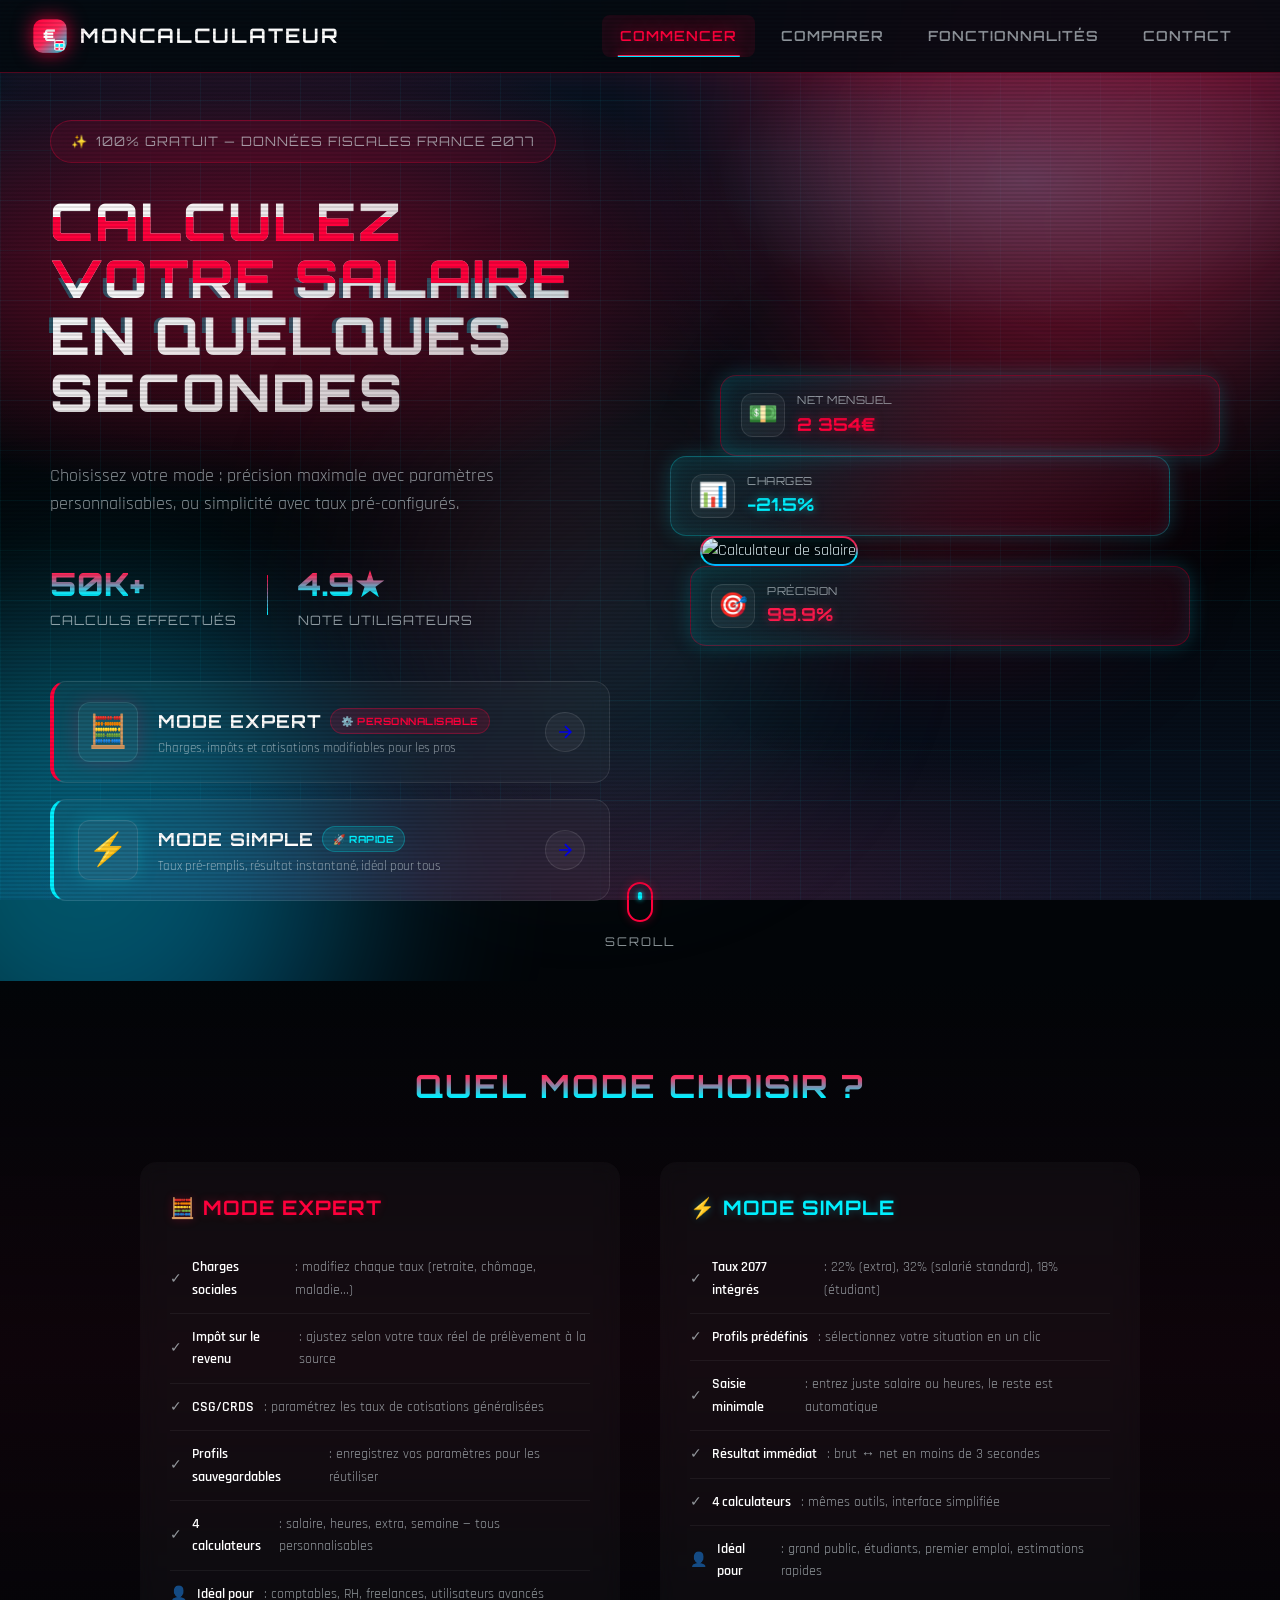
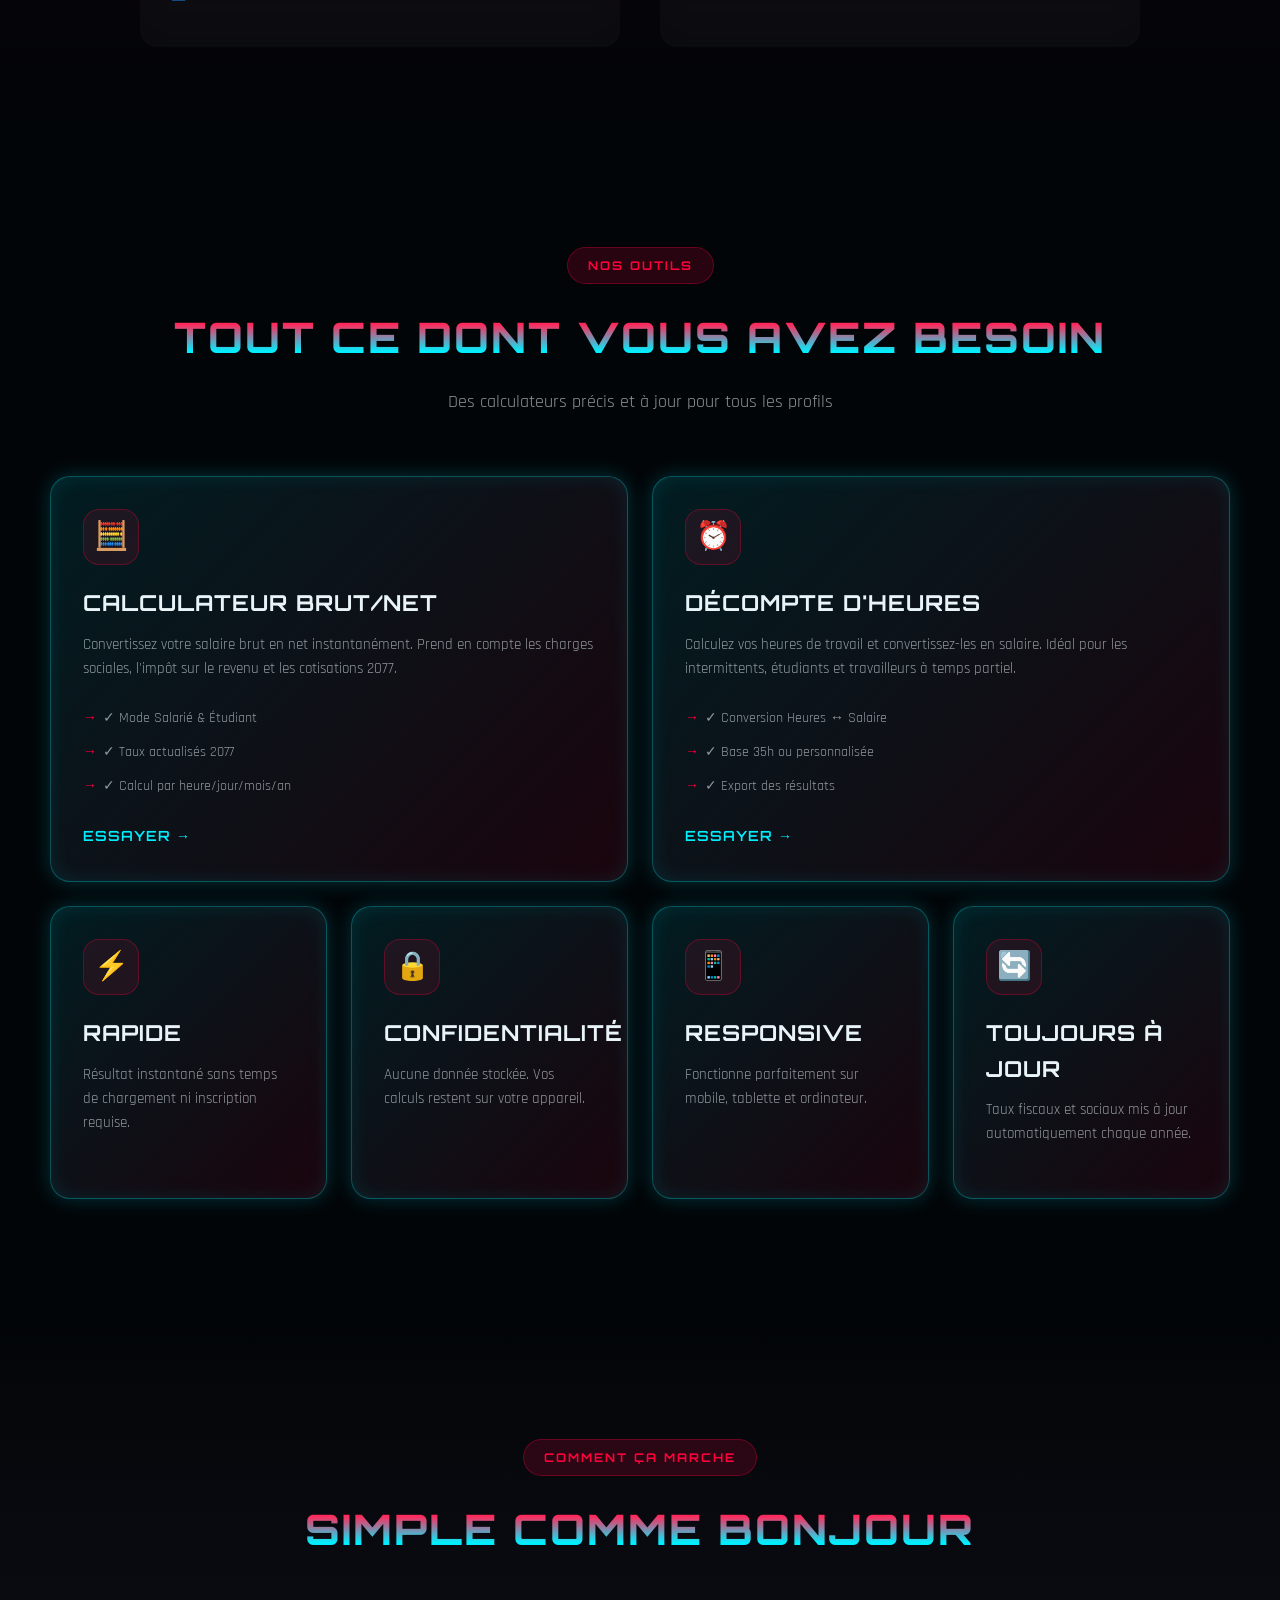
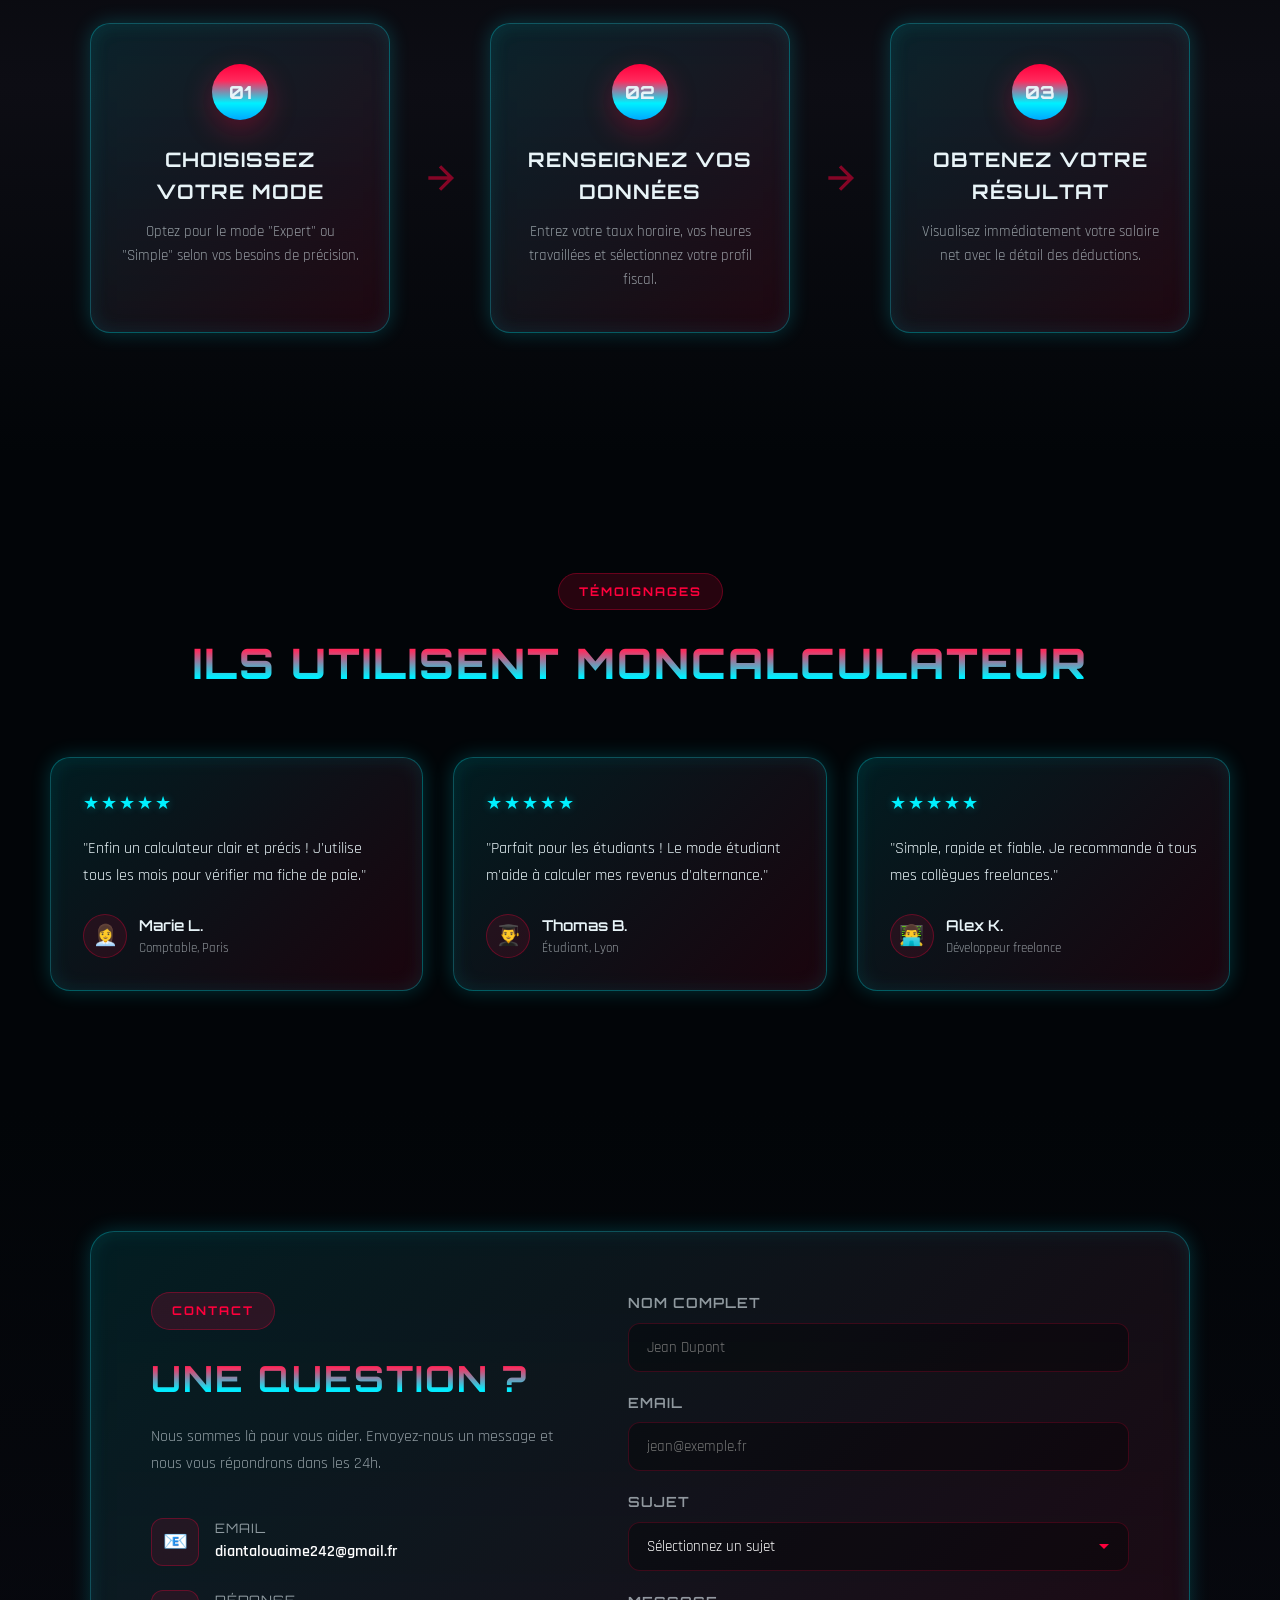
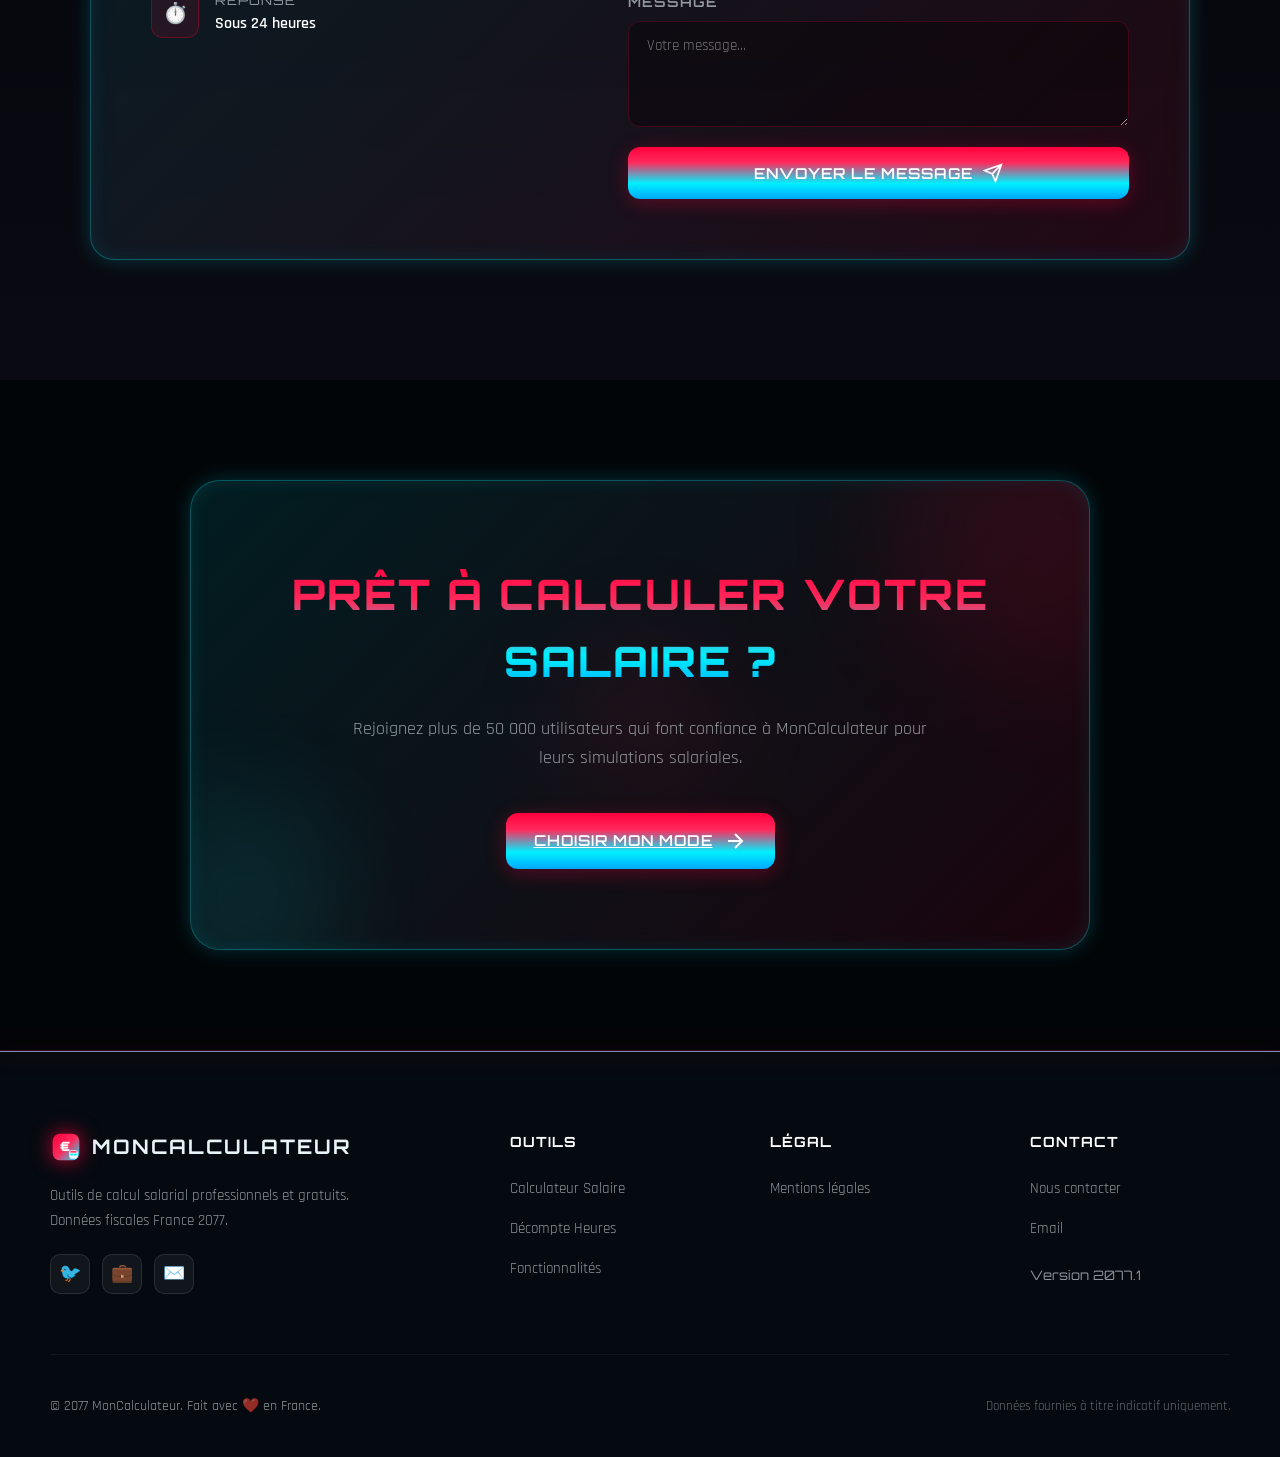
==== index.html @ 014480bc "Update and rename accueil.html to index.html" ====
<!DOCTYPE html>
<html lang="fr">
<head>
    <meta charset="UTF-8">
    <meta name="viewport" content="width=device-width, initial-scale=1.0">
    <title>Mon Calculateur - Outils Salariaux 2077</title>
    <link rel="stylesheet" href="styles.css">

</head>
<body>
    <!-- Scanlines overlay -->
    <div class="scanlines"></div>

    <!-- Particules cyberpunk -->
    <div class="particles" id="particles"></div>

    <!-- Navigation -->
    <nav class="dark-nav">
        <a href="./accueil.html" class="logo">
            <svg class="logo-icon" width="40" height="40" viewBox="0 0 60 60" fill="none" xmlns="http://www.w3.org/2000/svg" style="filter: drop-shadow(0 0 10px rgba(255, 0, 60, 0.8));">
                <defs>
                    <linearGradient id="accueilGrad" x1="0%" y1="0%" x2="100%" y2="100%">
                        <stop offset="0%" style="stop-color:#ff003c;stop-opacity:1" />
                        <stop offset="50%" style="stop-color:#ff2a5c;stop-opacity:1" />
                        <stop offset="100%" style="stop-color:#00f0ff;stop-opacity:1" />
                    </linearGradient>
                </defs>
                <rect x="5" y="5" width="50" height="50" rx="14" fill="url(#accueilGrad)"/>
                <text x="30" y="38" font-family="Orbitron, sans-serif" font-size="24" font-weight="800" fill="white" text-anchor="middle">€</text>
                <rect x="36" y="36" width="16" height="16" rx="4" fill="rgba(255,255,255,0.9)"/>
                <rect x="38" y="38" width="12" height="2.5" rx="1" fill="#ff003c"/>
                <rect x="38" y="42" width="5" height="4" rx="1" fill="#00f0ff"/>
                <rect x="45" y="42" width="5" height="4" rx="1" fill="#00f0ff"/>
                <rect x="38" y="48" width="5" height="2.5" rx="1" fill="#ff2a5c"/>
                <rect x="45" y="48" width="5" height="2.5" rx="1" fill="#ff2a5c"/>
            </svg>
            <span>MonCalculateur</span>
        </a>
        <div class="nav-links">
            <a href="#options" onclick="scrollToSection('options')" class="active">Commencer</a>
            <a href="#comparison">Comparer</a>
            <a href="#features">Fonctionnalités</a>
            <a href="#contact">Contact</a>
        </div>
        <button class="mobile-menu-btn" onclick="toggleMenu()">
            <span></span>
            <span></span>
            <span></span>
        </button>
    </nav>

    <div class="mobile-menu" id="mobile-menu">
        <a href="#options" onclick="scrollToSection('options'); toggleMenu();">Commencer</a>
        <a href="#comparison" onclick="scrollToSection('comparison'); toggleMenu();">Comparer</a>
        <a href="#features" onclick="scrollToSection('features'); toggleMenu();">Fonctionnalités</a>
        <a href="#contact" onclick="scrollToSection('contact'); toggleMenu();">Contact</a>
    </div>

    <!-- HERO CYBERPUNK -->
    <section class="hero-fusion" id="options">
        <div class="hero-bg-fusion">
            <div class="orb-fusion orb-fusion-1"></div>
            <div class="orb-fusion orb-fusion-2"></div>
            <div class="orb-fusion orb-fusion-3"></div>
        </div>

        <div class="hero-fusion-content">
            <!-- Partie Gauche : Texte et choix -->
            <div class="hero-text-side">
                <div class="hero-badge-fusion">
                    <span>✨</span> 100% Gratuit — Données fiscales France 2077
                </div>
                
                <h1 class="hero-title-fusion glitch" data-text="Calculez votre salaire en quelques secondes">Calculez votre salaire <span class="gradient-text">en quelques secondes</span></h1>
                
                <p class="hero-subtitle-fusion">
                    Choisissez votre mode : précision maximale avec paramètres personnalisables, ou simplicité avec taux pré-configurés.
                </p>

                <div class="hero-stats-fusion">
                    <div class="stat-item-fusion">
                        <span class="stat-number-fusion counter" data-target="50000">50K+</span>
                        <span class="stat-label-fusion">Calculs effectués</span>
                    </div>
                    <div class="stat-divider-fusion"></div>
                    <div class="stat-item-fusion">
                        <span class="stat-number-fusion">4.9★</span>
                        <span class="stat-label-fusion">Note utilisateurs</span>
                    </div>
                </div>

                <div class="hero-choices">
                    <a href="calculateur-expert.html" class="choice-card expert wave-effect">
                        <div class="choice-icon">🧮</div>
                        <div class="choice-content">
                            <div class="choice-title">
                                Mode Expert
                                <span class="choice-badge">⚙️ Personnalisable</span>
                            </div>
                            <div class="choice-desc">Charges, impôts et cotisations modifiables pour les pros</div>
                        </div>
                        <div class="choice-arrow">
                            <svg width="20" height="20" viewBox="0 0 24 24" fill="none" stroke="currentColor" stroke-width="2">
                                <path d="M5 12h14M12 5l7 7-7 7"/>
                            </svg>
                        </div>
                    </a>

                    <a href="calculateur.html" class="choice-card simple wave-effect">
                        <div class="choice-icon">⚡</div>
                        <div class="choice-content">
                            <div class="choice-title">
                                Mode Simple
                                <span class="choice-badge">🚀 Rapide</span>
                            </div>
                            <div class="choice-desc">Taux pré-remplis, résultat instantané, idéal pour tous</div>
                        </div>
                        <div class="choice-arrow">
                            <svg width="20" height="20" viewBox="0 0 24 24" fill="none" stroke="currentColor" stroke-width="2">
                                <path d="M5 12h14M12 5l7 7-7 7"/>
                            </svg>
                        </div>
                    </a>
                </div>
            </div>

            <!-- Partie Droite : Image et cartes flottantes -->
            <div class="hero-visual-side">
                <div class="image-container-fusion">
                    <div class="image-glow-fusion"></div>
                    
                    <div class="floating-card-fusion card-1 hologram">
                        <span class="card-icon-fusion">💵</span>
                        <div class="card-info-fusion">
                            <span class="card-label-fusion">Net mensuel</span>
                            <span class="card-value-fusion neon-breathe">2 354€</span>
                        </div>
                    </div>

                    <div class="floating-card-fusion card-2 hologram">
                        <span class="card-icon-fusion">📊</span>
                        <div class="card-info-fusion">
                            <span class="card-label-fusion">Charges</span>
                            <span class="card-value-fusion neon-breathe">-21.5%</span>
                        </div>
                    </div>

                    <img src="https://cdn.futura-sciences.com/sources/images/salaire_brut_salaire_net_2.jpeg" 
                         alt="Calculateur de salaire" 
                         class="hero-image-fusion">

                    <div class="floating-card-fusion card-3 hologram">
                        <span class="card-icon-fusion">🎯</span>
                        <div class="card-info-fusion">
                            <span class="card-label-fusion">Précision</span>
                            <span class="card-value-fusion neon-breathe">99.9%</span>
                        </div>
                    </div>
                </div>
            </div>
        </div>

        <div class="scroll-indicator-fusion">
            <div class="mouse-fusion">
                <div class="wheel-fusion"></div>
            </div>
            <span>Scroll</span>
        </div>
    </section>

    <!-- SECTION COMPARAISON -->
    <section class="comparison-section" id="comparison">
        <div class="comparison-container">
            <h2 class="comparison-title">Quel mode choisir ?</h2>
            <div class="comparison-grid">
                <div class="comparison-card expert glow-border">
                    <h3>🧮 Mode Expert</h3>
                    <ul class="comparison-list">
                        <li>✓ <strong>Charges sociales</strong> : modifiez chaque taux (retraite, chômage, maladie...)</li>
                        <li>✓ <strong>Impôt sur le revenu</strong> : ajustez selon votre taux réel de prélèvement à la source</li>
                        <li>✓ <strong>CSG/CRDS</strong> : paramétrez les taux de cotisations généralisées</li>
                        <li>✓ <strong>Profils sauvegardables</strong> : enregistrez vos paramètres pour les réutiliser</li>
                        <li>✓ <strong>4 calculateurs</strong> : salaire, heures, extra, semaine — tous personnalisables</li>
                        <li>👤 <strong>Idéal pour</strong> : comptables, RH, freelances, utilisateurs avancés</li>
                    </ul>
                </div>
                <div class="comparison-card simple glow-border">
                    <h3>⚡ Mode Simple</h3>
                    <ul class="comparison-list">
                        <li>✓ <strong>Taux 2077 intégrés</strong> : 22% (extra), 32% (salarié standard), 18% (étudiant)</li>
                        <li>✓ <strong>Profils prédéfinis</strong> : sélectionnez votre situation en un clic</li>
                        <li>✓ <strong>Saisie minimale</strong> : entrez juste salaire ou heures, le reste est automatique</li>
                        <li>✓ <strong>Résultat immédiat</strong> : brut ↔ net en moins de 3 secondes</li>
                        <li>✓ <strong>4 calculateurs</strong> : mêmes outils, interface simplifiée</li>
                        <li>👤 <strong>Idéal pour</strong> : grand public, étudiants, premier emploi, estimations rapides</li>
                    </ul>
                </div>
            </div>
        </div>
    </section>

    <!-- Features Section -->
    <section id="features" class="features-dark">
        <div class="section-header">
            <span class="section-badge">Nos outils</span>
            <h2>Tout ce dont vous avez besoin</h2>
            <p class="section-subtitle">Des calculateurs précis et à jour pour tous les profils</p>
        </div>
        
                <div class="features-grid-modern">
            <div class="feature-card-dark feature-large hologram">
                <div class="feature-glow"></div>
                <div class="feature-icon-box">
                    <span>🧮</span>
                </div>
                <h3>Calculateur Brut/Net</h3>
                <p>Convertissez votre salaire brut en net instantanément. Prend en compte les charges sociales, l'impôt sur le revenu et les cotisations 2077.</p>
                <ul class="feature-list">
                    <li>✓ Mode Salarié & Étudiant</li>
                    <li>✓ Taux actualisés 2077</li>
                    <li>✓ Calcul par heure/jour/mois/an</li>
                </ul>
                <a href="calculateur.html" class="feature-link">Essayer →</a>
            </div>

            <div class="feature-card-dark feature-large hologram">
                <div class="feature-glow"></div>
                <div class="feature-icon-box">
                    <span>⏰</span>
                </div>
                <h3>Décompte d'Heures</h3>
                <p>Calculez vos heures de travail et convertissez-les en salaire. Idéal pour les intermittents, étudiants et travailleurs à temps partiel.</p>
                <ul class="feature-list">
                    <li>✓ Conversion Heures ↔ Salaire</li>
                    <li>✓ Base 35h ou personnalisée</li>
                    <li>✓ Export des résultats</li>
                </ul>
                <a href="calculateur-heures.html" class="feature-link">Essayer →</a>
            </div>

            <div class="feature-card-dark hologram">
                <div class="feature-glow"></div>
                <div class="feature-icon-box">
                    <span>⚡</span>
                </div>
                <h3>Rapide</h3>
                <p>Résultat instantané sans temps de chargement ni inscription requise.</p>
            </div>

            <div class="feature-card-dark hologram">
                <div class="feature-glow"></div>
                <div class="feature-icon-box">
                    <span>🔒</span>
                </div>
                <h3>Confidentialité</h3>
                <p>Aucune donnée stockée. Vos calculs restent sur votre appareil.</p>
            </div>

            <div class="feature-card-dark hologram">
                <div class="feature-glow"></div>
                <div class="feature-icon-box">
                    <span>📱</span>
                </div>
                <h3>Responsive</h3>
                <p>Fonctionne parfaitement sur mobile, tablette et ordinateur.</p>
            </div>

            <div class="feature-card-dark hologram">
                <div class="feature-glow"></div>
                <div class="feature-icon-box">
                    <span>🔄</span>
                </div>
                <h3>Toujours à jour</h3>
                <p>Taux fiscaux et sociaux mis à jour automatiquement chaque année.</p>
            </div>
        </div>
    </section>

    <!-- How it works -->
    <section class="how-it-works">
        <div class="section-header light">
            <span class="section-badge dark">Comment ça marche</span>
            <h2>Simple comme bonjour</h2>
        </div>
        
        <div class="steps-container">
            <div class="step hologram">
                <div class="step-number">01</div>
                <div class="step-content">
                    <h3>Choisissez votre mode</h3>
                    <p>Optez pour le mode "Expert" ou "Simple" selon vos besoins de précision.</p>
                </div>
            </div>
            <div class="step-arrow">
                <svg width="40" height="40" viewBox="0 0 24 24" fill="none" stroke="currentColor" stroke-width="2">
                    <path d="M5 12h14M12 5l7 7-7 7"/>
                </svg>
            </div>
            <div class="step hologram">
                <div class="step-number">02</div>
                <div class="step-content">
                    <h3>Renseignez vos données</h3>
                    <p>Entrez votre taux horaire, vos heures travaillées et sélectionnez votre profil fiscal.</p>
                </div>
            </div>
            <div class="step-arrow">
                <svg width="40" height="40" viewBox="0 0 24 24" fill="none" stroke="currentColor" stroke-width="2">
                    <path d="M5 12h14M12 5l7 7-7 7"/>
                </svg>
            </div>
            <div class="step hologram">
                <div class="step-number">03</div>
                <div class="step-content">
                    <h3>Obtenez votre résultat</h3>
                    <p>Visualisez immédiatement votre salaire net avec le détail des déductions.</p>
                </div>
            </div>
        </div>
    </section>

    <!-- Testimonials -->
    <section class="testimonials-section">
        <div class="section-header">
            <span class="section-badge">Témoignages</span>
            <h2>Ils utilisent MonCalculateur</h2>
        </div>
        
        <div class="testimonials-grid">
            <div class="testimonial-card hologram">
                <div class="testimonial-stars">★★★★★</div>
                <p class="testimonial-text">"Enfin un calculateur clair et précis ! J'utilise tous les mois pour vérifier ma fiche de paie."</p>
                <div class="testimonial-author">
                    <div class="author-avatar">👩‍💼</div>
                    <div class="author-info">
                        <span class="author-name">Marie L.</span>
                        <span class="author-role">Comptable, Paris</span>
                    </div>
                </div>
            </div>

            <div class="testimonial-card hologram">
                <div class="testimonial-stars">★★★★★</div>
                <p class="testimonial-text">"Parfait pour les étudiants ! Le mode étudiant m'aide à calculer mes revenus d'alternance."</p>
                <div class="testimonial-author">
                    <div class="author-avatar">👨‍🎓</div>
                    <div class="author-info">
                        <span class="author-name">Thomas B.</span>
                        <span class="author-role">Étudiant, Lyon</span>
                    </div>
                </div>
            </div>

            <div class="testimonial-card hologram">
                <div class="testimonial-stars">★★★★★</div>
                <p class="testimonial-text">"Simple, rapide et fiable. Je recommande à tous mes collègues freelances."</p>
                <div class="testimonial-author">
                    <div class="author-avatar">👨‍💻</div>
                    <div class="author-info">
                        <span class="author-name">Alex K.</span>
                        <span class="author-role">Développeur freelance</span>
                    </div>
                </div>
            </div>
        </div>
    </section>

    <!-- Contact -->
    <section id="contact" class="contact-section">
        <div class="contact-container hologram">
            <div class="contact-info">
                <span class="section-badge">Contact</span>
                <h2>Une question ?</h2>
                <p>Nous sommes là pour vous aider. Envoyez-nous un message et nous vous répondrons dans les 24h.</p>
                
                <div class="contact-methods">
                    <div class="contact-method">
                        <span class="method-icon">📧</span>
                        <div class="method-info">
                            <span class="method-label">Email</span>
                            <span class="method-value">diantalouaime242@gmail.fr</span>
                        </div>
                    </div>
                    <div class="contact-method">
                        <span class="method-icon">⏱️</span>
                        <div class="method-info">
                            <span class="method-label">Réponse</span>
                            <span class="method-value">Sous 24 heures</span>
                        </div>
                    </div>
                </div>
            </div>

            <form class="contact-form" id="contact-form" action="https://formspree.io/f/mnjbnenk" method="POST">
                <input type="hidden" name="_next" value="https://votresite.com/merci.html">
                <input type="text" name="_gotcha" style="display:none">
                
                <div class="form-group">
                    <label for="name">Nom complet</label>
                    <input type="text" id="name" name="name" placeholder="Jean Dupont" required>
                </div>
                
                <div class="form-group">
                    <label for="email">Email</label>
                    <input type="email" id="email" name="email" placeholder="jean@exemple.fr" required>
                </div>
                
                <div class="form-group">
                    <label for="subject">Sujet</label>
                    <select id="subject" name="subject" required>
                        <option value="">Sélectionnez un sujet</option>
                        <option value="question">Question sur les calculs</option>
                        <option value="bug">Signaler un problème</option>
                        <option value="suggestion">Suggestion d'amélioration</option>
                        <option value="other">Autre</option>
                    </select>
                </div>
                
                <div class="form-group">
                    <label for="message">Message</label>
                    <textarea id="message" name="message" rows="4" placeholder="Votre message..." required></textarea>
                </div>
                
                <input type="hidden" name="_subject" value="Nouveau message - MonCalculateur">
                
                <button type="submit" class="btn-primary btn-glow btn-full wave-effect" id="submit-btn">
                    <span id="btn-text">Envoyer le message</span>
                    <svg id="btn-icon" width="20" height="20" viewBox="0 0 24 24" fill="none" stroke="currentColor" stroke-width="2">
                        <path d="M22 2L11 13M22 2l-7 20-4-9-9-4 20-7z"/>
                    </svg>
                    <svg id="btn-loading" width="20" height="20" viewBox="0 0 24 24" fill="none" stroke="currentColor" stroke-width="2" style="display: none; animation: spin 1s linear infinite;">
                        <circle cx="12" cy="12" r="10" stroke-dasharray="60" stroke-dashoffset="20"/>
                    </svg>
                    <svg id="btn-success" width="20" height="20" viewBox="0 0 24 24" fill="none" stroke="currentColor" stroke-width="3" style="display: none;">
                        <polyline points="20 6 9 17 4 12"/>
                    </svg>
                </button>
                
                <div id="form-status" class="form-status" style="display: none;"></div>
            </form>
        </div>
    </section>

    <!-- CTA -->
    <section class="cta-section">
        <div class="cta-glass hologram">
            <div class="cta-content">
                <h2>Prêt à calculer votre salaire ?</h2>
                <p>Rejoignez plus de 50 000 utilisateurs qui font confiance à MonCalculateur pour leurs simulations salariales.</p>
                <div class="cta-buttons">
                    <a href="#options" onclick="scrollToSection('options')" class="btn-primary btn-glow btn-large wave-effect">
                        <span>Choisir mon mode</span>
                        <svg width="24" height="24" viewBox="0 0 24 24" fill="none" stroke="currentColor" stroke-width="2">
                            <path d="M5 12h14M12 5l7 7-7 7"/>
                        </svg>
                    </a>
                </div>
            </div>
            <div class="cta-decoration">
                <div class="cta-circle c1"></div>
                <div class="cta-circle c2"></div>
                <div class="cta-circle c3"></div>
            </div>
        </div>
    </section>

    <!-- Footer -->
    <footer class="dark-footer">
        <div class="footer-grid">
            <div class="footer-brand">
                <div class="footer-logo">
                    <svg class="logo-icon" width="32" height="32" viewBox="0 0 60 60" fill="none" xmlns="http://www.w3.org/2000/svg">
                        <defs>
                            <linearGradient id="accueilGradFooter" x1="0%" y1="0%" x2="100%" y2="100%">
                                <stop offset="0%" style="stop-color:#ff003c;stop-opacity:1" />
                                <stop offset="50%" style="stop-color:#ff2a5c;stop-opacity:1" />
                                <stop offset="100%" style="stop-color:#00f0ff;stop-opacity:1" />
                            </linearGradient>
                        </defs>
                        <rect x="5" y="5" width="50" height="50" rx="14" fill="url(#accueilGradFooter)"/>
                        <text x="30" y="38" font-family="Orbitron, sans-serif" font-size="24" font-weight="800" fill="white" text-anchor="middle">€</text>
                        <rect x="36" y="36" width="16" height="16" rx="4" fill="rgba(255,255,255,0.9)"/>
                        <rect x="38" y="38" width="12" height="2.5" rx="1" fill="#ff003c"/>
                        <rect x="38" y="42" width="5" height="4" rx="1" fill="#00f0ff"/>
                        <rect x="45" y="42" width="5" height="4" rx="1" fill="#00f0ff"/>
                    </svg>
                    <span>MonCalculateur</span>
                </div>
                <p>Outils de calcul salarial professionnels et gratuits. Données fiscales France 2077.</p>
                <div class="footer-socials">
                    <a href="https://twitter.com" target="_blank" rel="noopener" class="social-link" title="Twitter">🐦</a>
                    <a href="https://linkedin.com" target="_blank" rel="noopener" class="social-link" title="LinkedIn">💼</a>
                    <a href="mailto:diantalouaime242@gmail.com" class="social-link" title="Email">✉️</a>
                </div>
            </div>
            
            <div class="footer-links">
                <h4>Outils</h4>
                <a href="./calculateur.html">Calculateur Salaire</a>
                <a href="./calculateur-heures.html">Décompte Heures</a>
                <a href="#features" onclick="scrollToSection('features')">Fonctionnalités</a>
            </div>
            
            <div class="footer-links">
                <h4>Légal</h4>
                <a href="./mentions-legales.html">Mentions légales</a>
            </div>
            
            <div class="footer-links">
                <h4>Contact</h4>
                <a href="#contact" onclick="scrollToSection('contact')">Nous contacter</a>
                <a href="mailto:contact@moncalculateur.fr">Email</a>
                <span class="footer-version">Version 2077.1</span>
            </div>
        </div>
        
        <div class="footer-bottom">
            <p>© 2077 MonCalculateur. Fait avec ❤️ en France.</p>
            <p class="footer-disclaimer">Données fournies à titre indicatif uniquement.</p>
        </div>
    </footer>

    <!-- Script -->
    <script src="main.js"></script>
</body>
</html>
---- styles.css ----
@import url('https://fonts.googleapis.com/css2?family=Orbitron:wght@400;500;600;700;800;900&family=Rajdhani:wght@300;400;500;600;700&display=swap');

        :root {
            /* Palette Cyberpunk exacte de l'image */
            --neon-red: #ff003c;
            --neon-red-glow: #ff2a5c;
            --neon-crimson: #ff1a4d;
            --neon-cyan: #00f0ff;
            --neon-cyan-glow: #5cefff;
            --neon-blue: #00a8ff;
            --deep-blue: #0a1628;
            --midnight: #050a10;
            --void: #020508;
            --grid-line: rgba(0, 240, 255, 0.05);
            --glass-red: rgba(255, 0, 60, 0.05);
            --glass-cyan: rgba(0, 240, 255, 0.05);
            --border-red: rgba(255, 0, 60, 0.3);
            --border-cyan: rgba(0, 240, 255, 0.3);
            --text: #e8f4f8;
            --text-muted: rgba(232, 244, 248, 0.6);
            --gradient-red: linear-gradient(135deg, #ff003c 0%, #ff2a5c 50%, #ff1a4d 100%);
            --gradient-cyan: linear-gradient(135deg, #00f0ff 0%, #00a8ff 100%);
            --gradient-cyber: linear-gradient(180deg, #ff003c 0%, #ff2a5c 30%, #00f0ff 70%, #00a8ff 100%);
        }

        * {
            margin: 0;
            padding: 0;
            box-sizing: border-box;
        }

        html {
            scroll-behavior: smooth;
        }

        body {
            font-family: 'Rajdhani', sans-serif;
            background: var(--void);
            color: var(--text);
            line-height: 1.6;
            overflow-x: hidden;
            position: relative;
        }

        /* ============================================
           BACKGROUND CYBERPUNK ULTIME
           ============================================ */
        
        body::before {
            content: '';
            position: fixed;
            top: 0;
            left: 0;
            width: 100%;
            height: 100%;
            background: 
                /* Soleil cyberpunk rouge */
                radial-gradient(ellipse 80% 50% at 20% 30%, rgba(255, 0, 60, 0.4) 0%, transparent 50%),
                /* Glow cyan en haut à droite */
                radial-gradient(ellipse 60% 40% at 80% 20%, rgba(0, 240, 255, 0.3) 0%, transparent 40%),
                /* Brouillard rouge en bas */
                radial-gradient(ellipse 100% 40% at 50% 100%, rgba(255, 42, 92, 0.15) 0%, transparent 50%),
                /* Dégradé principal nuit */
                linear-gradient(180deg, #0a1628 0%, #050a10 40%, #020508 60%, #0a1628 100%);
            pointer-events: none;
            z-index: -3;
        }

        /* Grid overlay */
        body::after {
            content: '';
            position: fixed;
            top: 0;
            left: 0;
            width: 100%;
            height: 100%;
            background-image: 
                linear-gradient(var(--grid-line) 1px, transparent 1px),
                linear-gradient(90deg, var(--grid-line) 1px, transparent 1px);
            background-size: 50px 50px;
            pointer-events: none;
            z-index: -2;
            animation: gridMove 20s linear infinite;
            perspective: 1000px;
            transform-style: preserve-3d;
        }

        @keyframes gridMove {
            0% { transform: translateY(0) rotateX(60deg); }
            100% { transform: translateY(-50px) rotateX(60deg); }
        }

        /* Scanlines */
        .scanlines {
            position: fixed;
            top: 0;
            left: 0;
            width: 100%;
            height: 100%;
            background: linear-gradient(
                to bottom,
                transparent 50%,
                rgba(0, 0, 0, 0.1) 50%
            );
            background-size: 100% 4px;
            pointer-events: none;
            z-index: 9999;
            animation: scanlineMove 10s linear infinite;
        }

        @keyframes scanlineMove {
            0% { transform: translateY(0); }
            100% { transform: translateY(10px); }
        }

        /* Particules cyberpunk */
        .particles {
            position: fixed;
            top: 0;
            left: 0;
            width: 100%;
            height: 100%;
            pointer-events: none;
            overflow: hidden;
            z-index: -1;
        }

        .particle {
            position: absolute;
            width: 2px;
            height: 2px;
            border-radius: 50%;
            opacity: 0;
            animation: floatCyber 20s linear infinite;
        }

        .particle:nth-child(3n) {
            background: var(--neon-red);
            box-shadow: 0 0 10px var(--neon-red), 0 0 20px var(--neon-red-glow);
        }

        .particle:nth-child(3n+1) {
            background: var(--neon-cyan);
            box-shadow: 0 0 10px var(--neon-cyan), 0 0 20px var(--neon-cyan-glow);
        }

        .particle:nth-child(3n+2) {
            background: var(--neon-crimson);
            box-shadow: 0 0 10px var(--neon-crimson);
        }

        @keyframes floatCyber {
            0% { 
                transform: translateY(100vh) translateX(0) scale(0); 
                opacity: 0; 
            }
            10% { 
                opacity: 0.8; 
                transform: scale(1); 
            }
            90% { 
                opacity: 0.8; 
            }
            100% { 
                transform: translateY(-100vh) translateX(50px) scale(0.5); 
                opacity: 0; 
            }
        }

        /* ============================================
           NAVIGATION CYBERPUNK
           ============================================ */
        
        .dark-nav {
            position: fixed;
            top: 0;
            left: 0;
            right: 0;
            background: rgba(5, 10, 16, 0.9);
            backdrop-filter: blur(20px);
            border-bottom: 1px solid var(--border-red);
            padding: 15px 30px;
            display: flex;
            justify-content: space-between;
            align-items: center;
            z-index: 1000;
            box-shadow: 0 0 30px rgba(255, 0, 60, 0.1);
            animation: slideDown 0.8s ease-out;
        }

        @keyframes slideDown {
            from { transform: translateY(-100%); opacity: 0; }
            to { transform: translateY(0); opacity: 1; }
        }

        .logo {
            display: flex;
            align-items: center;
            gap: 10px;
            color: white;
            font-size: 20px;
            font-weight: 700;
            text-decoration: none;
            font-family: 'Orbitron', sans-serif;
            text-transform: uppercase;
            letter-spacing: 2px;
            animation: fadeIn 1s ease-out 0.2s both;
            position: relative;
        }

        .logo::before {
            content: '';
            position: absolute;
            inset: -5px;
            background: var(--gradient-cyber);
            border-radius: 10px;
            opacity: 0;
            filter: blur(15px);
            z-index: -1;
            transition: opacity 0.3s;
        }

        .logo:hover::before {
            opacity: 0.5;
            animation: pulse 2s ease-in-out infinite;
        }

        @keyframes pulse {
            0%, 100% { opacity: 0.3; }
            50% { opacity: 0.6; }
        }

        .logo-icon {
            filter: drop-shadow(0 0 10px rgba(255, 0, 60, 0.8));
            animation: logoPulse 3s ease-in-out infinite;
        }

        @keyframes logoPulse {
            0%, 100% { filter: drop-shadow(0 0 10px rgba(255, 0, 60, 0.8)); }
            50% { filter: drop-shadow(0 0 15px rgba(0, 240, 255, 0.8)); }
        }

        .nav-links {
            display: flex;
            gap: 8px;
            animation: fadeIn 1s ease-out 0.4s both;
        }

        .nav-links a {
            color: var(--text-muted);
            text-decoration: none;
            padding: 10px 18px;
            font-weight: 600;
            font-size: 14px;
            border-radius: 8px;
            transition: all 0.3s;
            position: relative;
            overflow: hidden;
            text-transform: uppercase;
            letter-spacing: 1px;
            font-family: 'Orbitron', sans-serif;
        }

        .nav-links a::before {
            content: '';
            position: absolute;
            bottom: 0;
            left: 50%;
            width: 0;
            height: 2px;
            background: var(--gradient-cyber);
            transition: all 0.3s;
            transform: translateX(-50%);
            box-shadow: 0 0 10px var(--neon-red);
        }

        .nav-links a:hover::before,
        .nav-links a.active::before {
            width: 80%;
        }

        .nav-links a:hover,
        .nav-links a.active {
            color: var(--neon-red);
            text-shadow: 0 0 15px rgba(255, 0, 60, 0.6);
            background: rgba(255, 0, 60, 0.1);
        }

        /* Mobile Menu Button */
        .mobile-menu-btn {
            display: none;
            flex-direction: column;
            gap: 5px;
            background: none;
            border: none;
            cursor: pointer;
            padding: 5px;
            z-index: 1001;
        }

        .mobile-menu-btn span {
            width: 25px;
            height: 2px;
            background: var(--neon-red);
            transition: all 0.3s;
            border-radius: 2px;
            box-shadow: 0 0 5px var(--neon-red);
        }

        .mobile-menu {
            position: fixed;
            top: 0;
            left: 0;
            right: 0;
            bottom: 0;
            background: rgba(5, 10, 16, 0.98);
            backdrop-filter: blur(20px);
            display: flex;
            flex-direction: column;
            justify-content: center;
            align-items: center;
            gap: 20px;
            z-index: 999;
            opacity: 0;
            pointer-events: none;
            transition: opacity 0.3s;
        }

        .mobile-menu.active {
            opacity: 1;
            pointer-events: all;
        }

        .mobile-menu a {
            color: white;
            text-decoration: none;
            font-size: 24px;
            font-weight: 600;
            padding: 15px 30px;
            border-radius: 12px;
            transition: all 0.3s;
            font-family: 'Orbitron', sans-serif;
            text-transform: uppercase;
        }

        .mobile-menu a:hover,
        .mobile-menu a.active {
            background: rgba(255, 0, 60, 0.2);
            color: var(--neon-red);
            text-shadow: 0 0 20px var(--neon-red);
        }

        /* ============================================
           HERO CYBERPUNK FUSION
           ============================================ */
        
        .hero-fusion {
            min-height: 100vh;
            display: flex;
            align-items: center;
            padding: 120px 50px 80px;
            position: relative;
            overflow: hidden;
            background: transparent;
        }

        .hero-bg-fusion {
            position: absolute;
            top: 0;
            left: 0;
            right: 0;
            bottom: 0;
            pointer-events: none;
            overflow: hidden;
        }

        .orb-fusion {
            position: absolute;
            border-radius: 50%;
            filter: blur(100px);
            opacity: 0.4;
            animation: float-orb-fusion 25s ease-in-out infinite;
        }

        .orb-fusion-1 {
            width: 600px;
            height: 600px;
            background: linear-gradient(135deg, #ff003c, #ff2a5c);
            top: -200px;
            right: -100px;
        }

        .orb-fusion-2 {
            width: 500px;
            height: 500px;
            background: linear-gradient(135deg, #00f0ff, #00a8ff);
            bottom: -150px;
            left: -150px;
            animation-delay: -8s;
        }

        .orb-fusion-3 {
            width: 400px;
            height: 400px;
            background: linear-gradient(135deg, #ff003c, #00f0ff);
            top: 40%;
            left: 30%;
            animation-delay: -15s;
            opacity: 0.2;
        }

        @keyframes float-orb-fusion {
            0%, 100% { transform: translate(0, 0) scale(1); }
            33% { transform: translate(50px, -30px) scale(1.1); }
            66% { transform: translate(-30px, 50px) scale(0.9); }
        }

        .hero-fusion-content {
            display: grid;
            grid-template-columns: 1fr 1fr;
            gap: 60px;
            max-width: 1400px;
            margin: 0 auto;
            width: 100%;
            position: relative;
            z-index: 1;
            align-items: center;
        }

        /* Partie Gauche - Texte et Options */
        .hero-text-side {
            display: flex;
            flex-direction: column;
            gap: 30px;
            animation: slideInLeft 1s ease-out;
        }

        @keyframes slideInLeft {
            from { opacity: 0; transform: translateX(-50px); }
            to { opacity: 1; transform: translateX(0); }
        }

        .hero-badge-fusion {
            display: inline-flex;
            align-items: center;
            gap: 8px;
            background: rgba(255, 0, 60, 0.1);
            border: 1px solid var(--border-red);
            padding: 10px 20px;
            border-radius: 50px;
            font-size: 13px;
            color: var(--text-muted);
            width: fit-content;
            backdrop-filter: blur(10px);
            font-family: 'Orbitron', sans-serif;
            text-transform: uppercase;
            letter-spacing: 1px;
            animation: glowPulse 2s ease-in-out infinite;
        }

        @keyframes glowPulse {
            0%, 100% { box-shadow: 0 0 10px rgba(255, 0, 60, 0.2); }
            50% { box-shadow: 0 0 20px rgba(255, 0, 60, 0.4); }
        }

        .hero-badge-fusion span {
            color: var(--neon-red);
            font-weight: 700;
            animation: blink 1s step-end infinite;
        }

        @keyframes blink {
            50% { opacity: 0; }
        }

        .hero-title-fusion {
            font-size: 52px;
            font-weight: 800;
            line-height: 1.1;
            margin-bottom: 10px;
            font-family: 'Orbitron', sans-serif;
            text-transform: uppercase;
            letter-spacing: 2px;
            background: linear-gradient(135deg, #ffffff 0%, rgba(255,255,255,0.7) 100%);
            -webkit-background-clip: text;
            -webkit-text-fill-color: transparent;
            position: relative;
        }

        .hero-title-fusion::after {
            content: attr(data-text);
            position: absolute;
            left: 2px;
            top: 2px;
            background: var(--gradient-cyber);
            -webkit-background-clip: text;
            -webkit-text-fill-color: transparent;
            opacity: 0.3;
            z-index: -1;
            animation: glitch 3s infinite;
        }

        @keyframes glitch {
            0%, 100% { transform: translate(0); }
            20% { transform: translate(-2px, 2px); }
            40% { transform: translate(-2px, -2px); }
            60% { transform: translate(2px, 2px); }
            80% { transform: translate(2px, -2px); }
        }

        .hero-subtitle-fusion {
            font-size: 18px;
            color: var(--text-muted);
            line-height: 1.6;
            max-width: 500px;
            font-family: 'Rajdhani', sans-serif;
        }

        .hero-stats-fusion {
            display: flex;
            align-items: center;
            gap: 30px;
            margin: 10px 0;
        }

        .stat-item-fusion {
            display: flex;
            flex-direction: column;
        }

        .stat-number-fusion {
            font-size: 32px;
            font-weight: 800;
            background: var(--gradient-cyber);
            -webkit-background-clip: text;
            -webkit-text-fill-color: transparent;
            font-family: 'Orbitron', sans-serif;
            animation: numberGlow 2s ease-in-out infinite;
        }

        @keyframes numberGlow {
            0%, 100% { filter: brightness(1); }
            50% { filter: brightness(1.3); }
        }

        .stat-label-fusion {
            font-size: 13px;
            color: var(--text-muted);
            text-transform: uppercase;
            letter-spacing: 1px;
            font-family: 'Orbitron', sans-serif;
        }

        .stat-divider-fusion {
            width: 1px;
            height: 40px;
            background: linear-gradient(to bottom, var(--neon-red), var(--neon-cyan));
        }

        /* Boutons de choix cyberpunk */
        .hero-choices {
            display: flex;
            flex-direction: column;
            gap: 16px;
            margin-top: 10px;
        }

        .choice-card {
            display: flex;
            align-items: center;
            gap: 20px;
            background: rgba(255, 255, 255, 0.03);
            border: 1px solid rgba(255, 255, 255, 0.1);
            border-radius: 16px;
            padding: 20px 24px;
            text-decoration: none;
            transition: all 0.4s cubic-bezier(0.4, 0, 0.2, 1);
            position: relative;
            overflow: hidden;
            backdrop-filter: blur(10px);
        }

        .choice-card::before {
            content: '';
            position: absolute;
            top: 0;
            left: -100%;
            width: 100%;
            height: 100%;
            background: linear-gradient(90deg, transparent, rgba(255, 255, 255, 0.1), transparent);
            transition: left 0.5s;
        }

        .choice-card:hover::before {
            left: 100%;
        }

        .choice-card.expert {
            border-left: 4px solid var(--neon-red);
        }

        .choice-card.expert:hover {
            border-color: rgba(255, 0, 60, 0.5);
            transform: translateX(8px) scale(1.02);
            box-shadow: 0 20px 40px rgba(255, 0, 60, 0.2), 0 0 30px rgba(255, 0, 60, 0.1);
        }

        .choice-card.simple {
            border-left: 4px solid var(--neon-cyan);
        }

        .choice-card.simple:hover {
            border-color: rgba(0, 240, 255, 0.5);
            transform: translateX(8px) scale(1.02);
            box-shadow: 0 20px 40px rgba(0, 240, 255, 0.2), 0 0 30px rgba(0, 240, 255, 0.1);
        }

        .choice-icon {
            font-size: 32px;
            width: 60px;
            height: 60px;
            display: flex;
            align-items: center;
            justify-content: center;
            background: rgba(255, 255, 255, 0.05);
            border-radius: 12px;
            flex-shrink: 0;
            border: 1px solid rgba(255, 255, 255, 0.1);
        }

        .choice-card.expert .choice-icon {
            animation: pulse-expert-choice 3s ease-in-out infinite;
            box-shadow: 0 0 20px rgba(255, 0, 60, 0.2);
        }

        .choice-card.simple .choice-icon {
            animation: float-simple-choice 3s ease-in-out infinite;
            box-shadow: 0 0 20px rgba(0, 240, 255, 0.2);
        }

        @keyframes pulse-expert-choice {
            0%, 100% { transform: scale(1); box-shadow: 0 0 20px rgba(255, 0, 60, 0.2); }
            50% { transform: scale(1.1); box-shadow: 0 0 30px rgba(255, 0, 60, 0.4); }
        }

        @keyframes float-simple-choice {
            0%, 100% { transform: translateY(0); }
            50% { transform: translateY(-5px); }
        }

        .choice-content {
            flex: 1;
        }

        .choice-title {
            font-size: 18px;
            font-weight: 700;
            color: white;
            margin-bottom: 4px;
            display: flex;
            align-items: center;
            gap: 8px;
            font-family: 'Orbitron', sans-serif;
            text-transform: uppercase;
            letter-spacing: 1px;
        }

        .choice-badge {
            font-size: 10px;
            padding: 4px 10px;
            border-radius: 20px;
            font-weight: 700;
            text-transform: uppercase;
            letter-spacing: 0.5px;
            font-family: 'Orbitron', sans-serif;
        }

        .choice-card.expert .choice-badge {
            background: rgba(255, 0, 60, 0.15);
            color: var(--neon-red);
            border: 1px solid rgba(255, 0, 60, 0.3);
            animation: badgePulse 2s infinite;
        }

        @keyframes badgePulse {
            0%, 100% { box-shadow: 0 0 5px rgba(255, 0, 60, 0.2); }
            50% { box-shadow: 0 0 15px rgba(255, 0, 60, 0.4); }
        }

        .choice-card.simple .choice-badge {
            background: rgba(0, 240, 255, 0.15);
            color: var(--neon-cyan);
            border: 1px solid rgba(0, 240, 255, 0.3);
        }

        .choice-desc {
            font-size: 13px;
            color: var(--text-muted);
            line-height: 1.4;
        }

        .choice-arrow {
            width: 40px;
            height: 40px;
            display: flex;
            align-items: center;
            justify-content: center;
            background: rgba(255, 255, 255, 0.05);
            border-radius: 50%;
            transition: all 0.3s;
            border: 1px solid rgba(255, 255, 255, 0.1);
        }

        .choice-card:hover .choice-arrow {
            background: rgba(255, 255, 255, 0.1);
            transform: translateX(5px);
        }

        .choice-card.expert:hover .choice-arrow {
            color: var(--neon-red);
            box-shadow: 0 0 15px rgba(255, 0, 60, 0.3);
        }

        .choice-card.simple:hover .choice-arrow {
            color: var(--neon-cyan);
            box-shadow: 0 0 15px rgba(0, 240, 255, 0.3);
        }

        /* Partie Droite - Image et cartes flottantes */
        .hero-visual-side {
            position: relative;
            display: flex;
            justify-content: center;
            align-items: center;
            animation: slideInRight 1s ease-out;
        }

        @keyframes slideInRight {
            from { opacity: 0; transform: translateX(50px); }
            to { opacity: 1; transform: translateX(0); }
        }

        .image-container-fusion {
            position: relative;
            width: 100%;
            max-width: 500px;
        }

        .hero-image-fusion {
            width: 100%;
            border-radius: 20px;
            box-shadow: 0 30px 60px rgba(0, 0, 0, 0.4);
            position: relative;
            z-index: 1;
            border: 2px solid transparent;
            background: linear-gradient(var(--void), var(--void)) padding-box,
                        var(--gradient-cyber) border-box;
            animation: imageFloat 6s ease-in-out infinite, borderRotate 4s linear infinite;
        }

        @keyframes imageFloat {
            0%, 100% { transform: translateY(0); }
            50% { transform: translateY(-20px); }
        }

        @keyframes borderRotate {
            0% { filter: hue-rotate(0deg); }
            100% { filter: hue-rotate(360deg); }
        }

        .image-glow-fusion {
            position: absolute;
            top: 50%;
            left: 50%;
            transform: translate(-50%, -50%);
            width: 120%;
            height: 120%;
            background: radial-gradient(circle, rgba(255, 0, 60, 0.2) 0%, transparent 70%);
            filter: blur(60px);
            z-index: 0;
            animation: glowPulse 4s ease-in-out infinite;
        }

        @keyframes glowPulse {
            0%, 100% { opacity: 0.5; transform: translate(-50%, -50%) scale(1); }
            50% { opacity: 0.8; transform: translate(-50%, -50%) scale(1.1); }
        }

        .floating-card-fusion {
            position: absolute;
            background: rgba(10, 22, 40, 0.9);
            backdrop-filter: blur(20px);
            border: 1px solid rgba(255, 255, 255, 0.1);
            border-radius: 16px;
            padding: 16px 20px;
            display: flex;
            align-items: center;
            gap: 12px;
            box-shadow: 0 10px 30px rgba(0, 0, 0, 0.3);
            z-index: 2;
            animation: float-card 6s ease-in-out infinite;
        }

        .floating-card-fusion.card-1 {
            top: 10%;
            right: -20px;
            animation-delay: 0s;
            border-color: var(--border-red);
        }

        .floating-card-fusion.card-2 {
            top: 40%;
            left: -30px;
            animation-delay: -2s;
            border-color: var(--border-cyan);
        }

        .floating-card-fusion.card-3 {
            bottom: 15%;
            right: 10px;
            animation-delay: -4s;
            border-color: var(--border-red);
        }

        @keyframes float-card {
            0%, 100% { transform: translateY(0); }
            50% { transform: translateY(-15px); }
        }

        .card-icon-fusion {
            font-size: 24px;
            width: 44px;
            height: 44px;
            display: flex;
            align-items: center;
            justify-content: center;
            background: rgba(255, 255, 255, 0.05);
            border-radius: 12px;
            border: 1px solid rgba(255, 255, 255, 0.1);
        }

        .card-info-fusion {
            display: flex;
            flex-direction: column;
        }

        .card-label-fusion {
            font-size: 11px;
            color: var(--text-muted);
            text-transform: uppercase;
            letter-spacing: 0.5px;
            font-family: 'Orbitron', sans-serif;
        }

        .card-value-fusion {
            font-size: 18px;
            font-weight: 700;
            color: white;
            font-family: 'Orbitron', sans-serif;
        }

        .floating-card-fusion.card-1 .card-value-fusion {
            color: var(--neon-red);
            text-shadow: 0 0 10px rgba(255, 0, 60, 0.5);
        }

        .floating-card-fusion.card-2 .card-value-fusion {
            color: var(--neon-cyan);
            text-shadow: 0 0 10px rgba(0, 240, 255, 0.5);
        }

        .floating-card-fusion.card-3 .card-value-fusion {
            color: var(--neon-crimson);
            text-shadow: 0 0 10px rgba(255, 26, 77, 0.5);
        }

        /* Scroll indicator cyberpunk */
        .scroll-indicator-fusion {
            position: absolute;
            bottom: 30px;
            left: 50%;
            transform: translateX(-50%);
            display: flex;
            flex-direction: column;
            align-items: center;
            gap: 10px;
            color: var(--text-muted);
            font-size: 12px;
            text-transform: uppercase;
            letter-spacing: 2px;
            z-index: 1;
            font-family: 'Orbitron', sans-serif;
        }

        .mouse-fusion {
            width: 26px;
            height: 40px;
            border: 2px solid var(--neon-red);
            border-radius: 13px;
            position: relative;
            box-shadow: 0 0 10px rgba(255, 0, 60, 0.3);
        }

        .wheel-fusion {
            width: 4px;
            height: 8px;
            background: var(--neon-cyan);
            border-radius: 2px;
            position: absolute;
            top: 8px;
            left: 50%;
            transform: translateX(-50%);
            animation: scroll-wheel 2s infinite;
            box-shadow: 0 0 5px var(--neon-cyan);
        }

        @keyframes scroll-wheel {
            0% { opacity: 1; top: 8px; }
            100% { opacity: 0; top: 20px; }
        }

        /* ============================================
           SECTION COMPARAISON CYBERPUNK
           ============================================ */
        
        .comparison-section {
            padding: 80px 50px;
            background: linear-gradient(180deg, var(--void) 0%, rgba(255, 0, 60, 0.05) 50%, var(--void) 100%);
            position: relative;
        }

        .comparison-container {
            max-width: 1000px;
            margin: 0 auto;
        }

        .comparison-title {
            text-align: center;
            font-size: 32px;
            font-weight: 700;
            margin-bottom: 50px;
            font-family: 'Orbitron', sans-serif;
            text-transform: uppercase;
            letter-spacing: 2px;
            background: var(--gradient-cyber);
            -webkit-background-clip: text;
            -webkit-text-fill-color: transparent;
            animation: titleGlow 3s ease-in-out infinite;
        }

        @keyframes titleGlow {
            0%, 100% { filter: brightness(1) drop-shadow(0 0 10px rgba(255, 0, 60, 0.3)); }
            50% { filter: brightness(1.2) drop-shadow(0 0 20px rgba(0, 240, 255, 0.5)); }
        }

        .comparison-grid {
            display: grid;
            grid-template-columns: 1fr 1fr;
            gap: 40px;
        }

        .comparison-card {
            background: rgba(255, 255, 255, 0.03);
            border: 1px solid var(--border);
            border-radius: 16px;
            padding: 30px;
            backdrop-filter: blur(10px);
            transition: all 0.4s;
            position: relative;
            overflow: hidden;
        }

        .comparison-card::before {
            content: '';
            position: absolute;
            inset: -2px;
            background: var(--gradient-cyber);
            border-radius: 18px;
            z-index: -1;
            opacity: 0;
            transition: opacity 0.3s;
            filter: blur(10px);
        }

        .comparison-card:hover::before {
            opacity: 0.5;
        }

        .comparison-card:hover {
            transform: translateY(-10px);
            border-color: transparent;
        }

        .comparison-card.expert {
            border-color: var(--border-red);
        }

        .comparison-card.simple {
            border-color: var(--border-cyan);
        }

        .comparison-card h3 {
            font-size: 20px;
            margin-bottom: 20px;
            display: flex;
            align-items: center;
            gap: 10px;
            font-family: 'Orbitron', sans-serif;
            text-transform: uppercase;
            letter-spacing: 1px;
        }

        .comparison-card.expert h3 {
            color: var(--neon-red);
            text-shadow: 0 0 10px rgba(255, 0, 60, 0.3);
        }

        .comparison-card.simple h3 {
            color: var(--neon-cyan);
            text-shadow: 0 0 10px rgba(0, 240, 255, 0.3);
        }

        .comparison-list {
            list-style: none;
        }

        .comparison-list li {
            padding: 12px 0;
            border-bottom: 1px solid rgba(255, 255, 255, 0.05);
            font-size: 14px;
            color: var(--text-muted);
            display: flex;
            align-items: center;
            gap: 10px;
            transition: all 0.3s;
        }

        .comparison-list li:hover {
            color: var(--text);
            transform: translateX(5px);
        }

        .comparison-list li:last-child {
            border-bottom: none;
        }

        .comparison-list li strong {
            color: white;
            font-weight: 600;
        }

        /* ============================================
           FEATURES SECTION CYBERPUNK
           ============================================ */
        
        .features-dark {
            padding: 120px 50px;
            background: var(--void);
            position: relative;
        }

        .section-header {
            text-align: center;
            margin-bottom: 60px;
        }

        .section-badge {
            display: inline-block;
            background: rgba(255, 0, 60, 0.15);
            color: var(--neon-red);
            padding: 8px 20px;
            border-radius: 50px;
            font-size: 12px;
            font-weight: 700;
            text-transform: uppercase;
            letter-spacing: 2px;
            margin-bottom: 20px;
            border: 1px solid rgba(255, 0, 60, 0.3);
            font-family: 'Orbitron', sans-serif;
            animation: badgeGlow 2s ease-in-out infinite;
        }

        @keyframes badgeGlow {
            0%, 100% { box-shadow: 0 0 10px rgba(255, 0, 60, 0.2); }
            50% { box-shadow: 0 0 20px rgba(255, 0, 60, 0.4); }
        }

        .section-header h2 {
            font-size: 42px;
            font-weight: 800;
            margin-bottom: 16px;
            font-family: 'Orbitron', sans-serif;
            text-transform: uppercase;
            letter-spacing: 2px;
            background: var(--gradient-cyber);
            -webkit-background-clip: text;
            -webkit-text-fill-color: transparent;
        }

        .section-subtitle {
            font-size: 18px;
            color: var(--text-muted);
            max-width: 600px;
            margin: 0 auto;
        }

        .features-grid-modern {
            display: grid;
            grid-template-columns: repeat(2, 1fr) repeat(2, 1fr);
            gap: 24px;
            max-width: 1200px;
            margin: 0 auto;
        }

        .feature-card-dark {
            background: rgba(255, 255, 255, 0.03);
            border: 1px solid rgba(255, 255, 255, 0.1);
            border-radius: 20px;
            padding: 32px;
            position: relative;
            overflow: hidden;
            transition: all 0.4s;
            opacity: 0;
            transform: translateY(30px);
            backdrop-filter: blur(10px);
        }

        .feature-card-dark.animate-in {
            opacity: 1;
            transform: translateY(0);
        }

        .feature-card-dark:hover {
            transform: translateY(-10px) scale(1.02);
            border-color: transparent;
            box-shadow: 0 20px 40px rgba(0, 0, 0, 0.4);
        }

        .feature-card-dark:hover::before {
            opacity: 0.6;
        }

        .feature-card-dark::before {
            content: '';
            position: absolute;
            inset: -2px;
            background: var(--gradient-cyber);
            border-radius: 22px;
            z-index: -1;
            opacity: 0;
            transition: opacity 0.3s;
            filter: blur(10px);
        }

        .feature-large {
            grid-column: span 2;
        }

        .feature-glow {
            position: absolute;
            top: -50%;
            left: -50%;
            width: 200%;
            height: 200%;
            background: radial-gradient(circle, rgba(255, 0, 60, 0.1) 0%, transparent 70%);
            opacity: 0;
            transition: opacity 0.3s;
        }

        .feature-card-dark:hover .feature-glow {
            opacity: 1;
        }

        .feature-icon-box {
            width: 56px;
            height: 56px;
            background: rgba(255, 0, 60, 0.1);
            border: 1px solid rgba(255, 0, 60, 0.3);
            border-radius: 16px;
            display: flex;
            align-items: center;
            justify-content: center;
            font-size: 28px;
            margin-bottom: 20px;
            position: relative;
            z-index: 1;
            animation: iconPulse 3s ease-in-out infinite;
        }

        @keyframes iconPulse {
            0%, 100% { box-shadow: 0 0 10px rgba(255, 0, 60, 0.2); }
            50% { box-shadow: 0 0 20px rgba(255, 0, 60, 0.4); }
        }

        .feature-card-dark h3 {
            font-size: 22px;
            margin-bottom: 12px;
            font-weight: 700;
            font-family: 'Orbitron', sans-serif;
            text-transform: uppercase;
            letter-spacing: 1px;
        }

        .feature-card-dark p {
            color: var(--text-muted);
            font-size: 15px;
            line-height: 1.6;
            margin-bottom: 20px;
        }

        .feature-list {
            list-style: none;
            margin-bottom: 20px;
        }

        .feature-list li {
            color: var(--text-muted);
            font-size: 14px;
            padding: 6px 0;
            padding-left: 20px;
            position: relative;
        }

        .feature-list li::before {
            content: '→';
            position: absolute;
            left: 0;
            color: var(--neon-red);
            animation: arrowPulse 1.5s ease-in-out infinite;
        }

        @keyframes arrowPulse {
            0%, 100% { opacity: 1; transform: translateX(0); }
            50% { opacity: 0.5; transform: translateX(5px); }
        }

        .feature-link {
            color: var(--neon-cyan);
            text-decoration: none;
            font-weight: 600;
            font-size: 14px;
            display: inline-flex;
            align-items: center;
            gap: 6px;
            transition: all 0.3s;
            font-family: 'Orbitron', sans-serif;
            text-transform: uppercase;
            letter-spacing: 1px;
        }

        .feature-link:hover {
            gap: 12px;
            color: var(--neon-red);
            text-shadow: 0 0 10px rgba(255, 0, 60, 0.5);
        }

        /* ============================================
           HOW IT WORKS CYBERPUNK
           ============================================ */
        
        .how-it-works {
            padding: 120px 50px;
            background: linear-gradient(180deg, var(--void) 0%, #0d0d14 50%, var(--void) 100%);
            position: relative;
        }

        .steps-container {
            display: flex;
            justify-content: center;
            align-items: stretch;
            gap: 30px;
            max-width: 1100px;
            margin: 0 auto;
        }

        .step {
            flex: 1;
            text-align: center;
            padding: 40px 30px;
            background: rgba(255, 255, 255, 0.03);
            border: 1px solid rgba(255, 255, 255, 0.1);
            border-radius: 20px;
            opacity: 0;
            transform: translateY(30px);
            transition: all 0.4s;
            backdrop-filter: blur(10px);
            position: relative;
            overflow: hidden;
        }

        .step::before {
            content: '';
            position: absolute;
            inset: -2px;
            background: var(--gradient-cyber);
            border-radius: 22px;
            z-index: -1;
            opacity: 0;
            transition: opacity 0.3s;
            filter: blur(10px);
        }

        .step:hover::before {
            opacity: 0.5;
        }

        .step.animate-in {
            opacity: 1;
            transform: translateY(0);
        }

        .step:hover {
            transform: translateY(-10px);
            border-color: transparent;
        }

        .step-number {
            width: 56px;
            height: 56px;
            background: var(--gradient-cyber);
            border-radius: 50%;
            display: flex;
            align-items: center;
            justify-content: center;
            font-size: 18px;
            font-weight: 800;
            margin: 0 auto 24px;
            box-shadow: 0 10px 30px rgba(255, 0, 60, 0.3);
            font-family: 'Orbitron', sans-serif;
            animation: stepGlow 2s ease-in-out infinite;
        }

        @keyframes stepGlow {
            0%, 100% { box-shadow: 0 10px 30px rgba(255, 0, 60, 0.3); }
            50% { box-shadow: 0 10px 40px rgba(0, 240, 255, 0.4); }
        }

        .step-content h3 {
            font-size: 20px;
            margin-bottom: 12px;
            font-weight: 700;
            font-family: 'Orbitron', sans-serif;
            text-transform: uppercase;
            letter-spacing: 1px;
        }

        .step-content p {
            color: var(--text-muted);
            font-size: 15px;
            line-height: 1.6;
        }

        .step-arrow {
            display: flex;
            align-items: center;
            color: var(--neon-red);
            opacity: 0.5;
            animation: arrowBounce 1.5s ease-in-out infinite;
        }

        @keyframes arrowBounce {
            0%, 100% { transform: translateX(0); }
            50% { transform: translateX(10px); }
        }

        /* ============================================
           TESTIMONIALS CYBERPUNK
           ============================================ */
        
        .testimonials-section {
            padding: 120px 50px;
            background: var(--void);
        }

        .testimonials-grid {
            display: grid;
            grid-template-columns: repeat(3, 1fr);
            gap: 30px;
            max-width: 1200px;
            margin: 0 auto;
        }

        .testimonial-card {
            background: rgba(255, 255, 255, 0.03);
            border: 1px solid rgba(255, 255, 255, 0.1);
            border-radius: 20px;
            padding: 32px;
            transition: all 0.4s;
            opacity: 0;
            transform: translateY(30px);
            backdrop-filter: blur(10px);
            position: relative;
            overflow: hidden;
        }

        .testimonial-card::before {
            content: '';
            position: absolute;
            inset: -2px;
            background: var(--gradient-cyber);
            border-radius: 22px;
            z-index: -1;
            opacity: 0;
            transition: opacity 0.3s;
            filter: blur(10px);
        }

        .testimonial-card:hover::before {
            opacity: 0.4;
        }

        .testimonial-card.animate-in {
            opacity: 1;
            transform: translateY(0);
        }

        .testimonial-card:hover {
            transform: translateY(-10px);
            border-color: transparent;
        }

        .testimonial-stars {
            color: var(--neon-cyan);
            font-size: 18px;
            margin-bottom: 16px;
            letter-spacing: 2px;
            text-shadow: 0 0 10px rgba(0, 240, 255, 0.3);
            animation: starsPulse 2s ease-in-out infinite;
        }

        @keyframes starsPulse {
            0%, 100% { opacity: 1; }
            50% { opacity: 0.7; }
        }

        .testimonial-text {
            color: var(--text);
            font-size: 16px;
            line-height: 1.7;
            margin-bottom: 24px;
        }

        .testimonial-author {
            display: flex;
            align-items: center;
            gap: 12px;
        }

        .author-avatar {
            width: 44px;
            height: 44px;
            background: rgba(255, 0, 60, 0.1);
            border: 1px solid rgba(255, 0, 60, 0.3);
            border-radius: 50%;
            display: flex;
            align-items: center;
            justify-content: center;
            font-size: 20px;
        }

        .author-info {
            display: flex;
            flex-direction: column;
        }

        .author-name {
            font-weight: 600;
            font-size: 15px;
            font-family: 'Orbitron', sans-serif;
        }

        .author-role {
            color: var(--text-muted);
            font-size: 13px;
        }

        /* ============================================
           CONTACT SECTION CYBERPUNK
           ============================================ */
        
        .contact-section {
            padding: 120px 50px;
            background: linear-gradient(180deg, var(--void) 0%, #0a0a12 100%);
        }

        .contact-container {
            display: grid;
            grid-template-columns: 1fr 1.2fr;
            gap: 60px;
            max-width: 1100px;
            margin: 0 auto;
            background: rgba(255, 255, 255, 0.03);
            border: 1px solid rgba(255, 255, 255, 0.1);
            border-radius: 24px;
            padding: 60px;
            backdrop-filter: blur(10px);
            position: relative;
            overflow: hidden;
        }

        .contact-container::before {
            content: '';
            position: absolute;
            inset: -2px;
            background: var(--gradient-cyber);
            border-radius: 26px;
            z-index: -1;
            opacity: 0;
            transition: opacity 0.3s;
            filter: blur(15px);
        }

        .contact-container:hover::before {
            opacity: 0.3;
        }

        .contact-info h2 {
            font-size: 36px;
            margin-bottom: 16px;
            font-family: 'Orbitron', sans-serif;
            text-transform: uppercase;
            letter-spacing: 2px;
            background: var(--gradient-cyber);
            -webkit-background-clip: text;
            -webkit-text-fill-color: transparent;
        }

        .contact-info > p {
            color: var(--text-muted);
            margin-bottom: 40px;
            line-height: 1.7;
        }

        .contact-methods {
            display: flex;
            flex-direction: column;
            gap: 24px;
        }

        .contact-method {
            display: flex;
            align-items: center;
            gap: 16px;
        }

        .method-icon {
            width: 48px;
            height: 48px;
            background: rgba(255, 0, 60, 0.1);
            border: 1px solid rgba(255, 0, 60, 0.3);
            border-radius: 12px;
            display: flex;
            align-items: center;
            justify-content: center;
            font-size: 20px;
            animation: iconGlow 3s ease-in-out infinite;
        }

        @keyframes iconGlow {
            0%, 100% { box-shadow: 0 0 10px rgba(255, 0, 60, 0.2); }
            50% { box-shadow: 0 0 20px rgba(0, 240, 255, 0.3); }
        }

        .method-info {
            display: flex;
            flex-direction: column;
        }

        .method-label {
            font-size: 13px;
            color: var(--text-muted);
            text-transform: uppercase;
            letter-spacing: 1px;
            font-family: 'Orbitron', sans-serif;
        }

        .method-value {
            font-size: 16px;
            font-weight: 600;
            color: white;
        }

        .contact-form {
            display: flex;
            flex-direction: column;
            gap: 20px;
        }

        .form-group {
            display: flex;
            flex-direction: column;
            gap: 8px;
        }

        .form-group label {
            font-size: 14px;
            font-weight: 600;
            color: var(--text-muted);
            font-family: 'Orbitron', sans-serif;
            text-transform: uppercase;
            letter-spacing: 1px;
        }

        .form-group input,
        .form-group select,
        .form-group textarea {
            background: rgba(0, 0, 0, 0.3);
            border: 1px solid rgba(255, 0, 60, 0.2);
            border-radius: 12px;
            padding: 14px 18px;
            color: white;
            font-size: 15px;
            font-family: 'Rajdhani', sans-serif;
            transition: all 0.3s;
            outline: none;
        }

        .form-group input:focus,
        .form-group select:focus,
        .form-group textarea:focus {
            border-color: var(--neon-red);
            box-shadow: 0 0 0 3px rgba(255, 0, 60, 0.1), 0 0 20px rgba(255, 0, 60, 0.2);
        }

        .form-group select {
            cursor: pointer;
            appearance: none;
            background-image: url("data:image/svg+xml,%3Csvg xmlns='http://www.w3.org/2000/svg' width='12' height='12' viewBox='0 0 12 12'%3E%3Cpath fill='%23ff003c' d='M6 9L1 4h10z'/%3E%3C/svg%3E");
            background-repeat: no-repeat;
            background-position: right 18px center;
            padding-right: 40px;
        }

        .form-group select option {
            background: #0a1628;
            color: white;
        }

        .btn-primary {
            display: inline-flex;
            align-items: center;
            justify-content: center;
            gap: 10px;
            background: var(--gradient-cyber);
            color: white;
            padding: 16px 28px;
            border-radius: 12px;
            font-weight: 600;
            font-size: 15px;
            border: none;
            cursor: pointer;
            transition: all 0.3s;
            box-shadow: 0 4px 20px rgba(255, 0, 60, 0.3);
            font-family: 'Orbitron', sans-serif;
            text-transform: uppercase;
            letter-spacing: 1px;
            position: relative;
            overflow: hidden;
        }

        .btn-primary::before {
            content: '';
            position: absolute;
            top: 0;
            left: -100%;
            width: 100%;
            height: 100%;
            background: linear-gradient(90deg, transparent, rgba(255, 255, 255, 0.3), transparent);
            transition: left 0.5s;
        }

        .btn-primary:hover::before {
            left: 100%;
        }

        .btn-primary:hover {
            transform: translateY(-2px);
            box-shadow: 0 8px 30px rgba(255, 0, 60, 0.5);
        }

        /* ============================================
           CTA SECTION CYBERPUNK
           ============================================ */
        
        .cta-section {
            padding: 100px 50px;
            background: var(--void);
            display: flex;
            justify-content: center;
        }

        .cta-glass {
            background: linear-gradient(135deg, rgba(255, 0, 60, 0.1), rgba(0, 240, 255, 0.1));
            border: 1px solid rgba(255, 0, 60, 0.2);
            border-radius: 30px;
            padding: 80px;
            text-align: center;
            max-width: 900px;
            width: 100%;
            position: relative;
            overflow: hidden;
            backdrop-filter: blur(10px);
        }

        .cta-glass::before {
            content: '';
            position: absolute;
            inset: -2px;
            background: var(--gradient-cyber);
            border-radius: 32px;
            z-index: -1;
            opacity: 0;
            transition: opacity 0.3s;
            filter: blur(20px);
        }

        .cta-glass:hover::before {
            opacity: 0.5;
        }

        .cta-content {
            position: relative;
            z-index: 1;
        }

        .cta-glass h2 {
            font-size: 42px;
            margin-bottom: 20px;
            font-weight: 800;
            font-family: 'Orbitron', sans-serif;
            text-transform: uppercase;
            letter-spacing: 2px;
            background: var(--gradient-cyber);
            -webkit-background-clip: text;
            -webkit-text-fill-color: transparent;
            animation: ctaGlow 3s ease-in-out infinite;
        }

        @keyframes ctaGlow {
            0%, 100% { filter: brightness(1); }
            50% { filter: brightness(1.2); }
        }

        .cta-glass p {
            color: var(--text-muted);
            font-size: 18px;
            margin-bottom: 40px;
            max-width: 600px;
            margin-left: auto;
            margin-right: auto;
        }

        .cta-decoration {
            position: absolute;
            top: 0;
            left: 0;
            right: 0;
            bottom: 0;
            pointer-events: none;
        }

        .cta-circle {
            position: absolute;
            border-radius: 50%;
            background: var(--neon-red);
            opacity: 0.1;
            filter: blur(60px);
            animation: ctaFloat 6s ease-in-out infinite;
        }

        .c1 {
            width: 300px;
            height: 300px;
            top: -100px;
            right: -100px;
        }

        .c2 {
            width: 200px;
            height: 200px;
            bottom: -50px;
            left: -50px;
            background: var(--neon-cyan);
            animation-delay: -3s;
        }

        .c3 {
            width: 150px;
            height: 150px;
            top: 50%;
            left: 50%;
            transform: translate(-50%, -50%);
            background: var(--neon-crimson);
            animation-delay: -1.5s;
        }

        @keyframes ctaFloat {
            0%, 100% { transform: translate(0, 0) scale(1); }
            50% { transform: translate(20px, -20px) scale(1.1); }
        }

        /* ============================================
           FOOTER CYBERPUNK
           ============================================ */
        
        .dark-footer {
            background: var(--midnight);
            border-top: 1px solid rgba(255, 0, 60, 0.2);
            padding: 80px 50px 40px;
            position: relative;
        }

        .dark-footer::before {
            content: '';
            position: absolute;
            top: 0;
            left: 0;
            right: 0;
            height: 1px;
            background: var(--gradient-cyber);
            box-shadow: 0 0 20px rgba(255, 0, 60, 0.5);
        }

        .footer-grid {
            display: grid;
            grid-template-columns: 2fr 1fr 1fr 1fr;
            gap: 60px;
            max-width: 1200px;
            margin: 0 auto 60px;
        }

        .footer-brand {
            display: flex;
            flex-direction: column;
            gap: 20px;
        }

        .footer-logo {
            display: flex;
            align-items: center;
            gap: 10px;
            font-size: 20px;
            font-weight: 700;
            font-family: 'Orbitron', sans-serif;
            text-transform: uppercase;
            letter-spacing: 2px;
        }

        .footer-brand p {
            color: var(--text-muted);
            font-size: 15px;
            line-height: 1.7;
            max-width: 300px;
        }

        .footer-socials {
            display: flex;
            gap: 12px;
        }

        .social-link {
            width: 40px;
            height: 40px;
            background: rgba(255, 255, 255, 0.05);
            border: 1px solid rgba(255, 255, 255, 0.1);
            border-radius: 10px;
            display: flex;
            align-items: center;
            justify-content: center;
            font-size: 18px;
            text-decoration: none;
            transition: all 0.3s;
            position: relative;
            overflow: hidden;
        }

        .social-link::before {
            content: '';
            position: absolute;
            inset: -2px;
            background: var(--gradient-cyber);
            border-radius: 12px;
            z-index: -1;
            opacity: 0;
            transition: opacity 0.3s;
            filter: blur(5px);
        }

        .social-link:hover::before {
            opacity: 0.6;
        }

        .social-link:hover {
            transform: translateY(-3px);
            border-color: transparent;
        }

        .footer-links {
            display: flex;
            flex-direction: column;
            gap: 16px;
        }

        .footer-links h4 {
            font-size: 14px;
            font-weight: 700;
            text-transform: uppercase;
            letter-spacing: 1px;
            color: white;
            margin-bottom: 8px;
            font-family: 'Orbitron', sans-serif;
        }

        .footer-links a {
            color: var(--text-muted);
            text-decoration: none;
            font-size: 15px;
            transition: all 0.3s;
            position: relative;
            display: inline-block;
        }

        .footer-links a::after {
            content: '';
            position: absolute;
            bottom: -2px;
            left: 0;
            width: 0;
            height: 1px;
            background: var(--gradient-cyber);
            transition: width 0.3s;
        }

        .footer-links a:hover {
            color: var(--neon-red);
        }

        .footer-links a:hover::after {
            width: 100%;
        }

        .footer-version {
            color: var(--text-muted);
            font-size: 13px;
            margin-top: 8px;
            font-family: 'Orbitron', sans-serif;
        }

        .footer-bottom {
            max-width: 1200px;
            margin: 0 auto;
            padding-top: 40px;
            border-top: 1px solid rgba(255, 255, 255, 0.05);
            display: flex;
            justify-content: space-between;
            align-items: center;
            flex-wrap: wrap;
            gap: 20px;
        }

        .footer-bottom p {
            color: var(--text-muted);
            font-size: 14px;
        }

        .footer-disclaimer {
            font-size: 13px !important;
            opacity: 0.7;
        }

        /* ============================================
           RESPONSIVE
           ============================================ */
        
        @media (max-width: 1100px) {
            .hero-fusion-content {
                grid-template-columns: 1fr;
                gap: 50px;
            }

            .hero-visual-side {
                order: -1;
                max-width: 500px;
                margin: 0 auto;
            }

            .hero-title-fusion {
                font-size: 40px;
                text-align: center;
            }

            .hero-subtitle-fusion {
                text-align: center;
                margin: 0 auto;
            }

            .hero-badge-fusion {
                margin: 0 auto;
            }

            .hero-stats-fusion {
                justify-content: center;
            }

            .hero-choices {
                max-width: 500px;
                margin: 0 auto;
            }

            .comparison-grid {
                grid-template-columns: 1fr;
            }

            .features-grid-modern {
                grid-template-columns: 1fr;
            }

            .feature-large {
                grid-column: span 1;
            }

            .steps-container {
                flex-direction: column;
            }

            .step-arrow {
                transform: rotate(90deg);
            }

            .testimonials-grid {
                grid-template-columns: 1fr;
            }

            .contact-container {
                grid-template-columns: 1fr;
            }

            .footer-grid {
                grid-template-columns: 1fr 1fr;
                gap: 40px;
            }

            .cta-glass {
                padding: 50px 30px;
            }

            .cta-glass h2 {
                font-size: 32px;
            }
        }

        @media (max-width: 768px) {
            .nav-links {
                display: none;
            }

            .mobile-menu-btn {
                display: flex;
            }

            .hero-fusion {
                padding: 100px 20px 60px;
            }

            .hero-title-fusion {
                font-size: 32px;
            }

            .choice-card {
                padding: 16px 20px;
            }

            .choice-icon {
                width: 50px;
                height: 50px;
                font-size: 24px;
            }

            .floating-card-fusion {
                padding: 12px 16px;
            }

            .floating-card-fusion.card-1 {
                right: -10px;
                top: 5%;
            }

            .floating-card-fusion.card-2 {
                left: -10px;
            }

            .card-value-fusion {
                font-size: 14px;
            }

            .section-header h2 {
                font-size: 28px;
            }

            .contact-container {
                padding: 30px;
            }

            .footer-grid {
                grid-template-columns: 1fr;
            }

            .footer-bottom {
                flex-direction: column;
                text-align: center;
            }
        }

        @media (max-width: 480px) {
            .hero-title-fusion {
                font-size: 28px;
            }

            .btn-primary,
            .btn-secondary {
                width: 100%;
                justify-content: center;
            }

            .feature-card-dark {
                padding: 24px;
            }

            .testimonial-card {
                padding: 24px;
            }

            .cta-glass h2 {
                font-size: 26px;
            }
        }

        /* ============================================
           ANIMATIONS SUPPLÉMENTAIRES
           ============================================ */
        
        @keyframes fadeIn {
            from { opacity: 0; }
            to { opacity: 1; }
        }

        /* Glitch effect pour le titre */
        .glitch {
            position: relative;
        }

        .glitch::before,
        .glitch::after {
            content: attr(data-text);
            position: absolute;
            top: 0;
            left: 0;
            width: 100%;
            height: 100%;
        }

        .glitch::before {
            left: 2px;
            text-shadow: -2px 0 var(--neon-red);
            clip: rect(24px, 550px, 90px, 0);
            animation: glitch-anim-2 3s infinite linear alternate-reverse;
        }

        .glitch::after {
            left: -2px;
            text-shadow: -2px 0 var(--neon-cyan);
            clip: rect(85px, 550px, 140px, 0);
            animation: glitch-anim 2.5s infinite linear alternate-reverse;
        }

        @keyframes glitch-anim {
            0% { clip: rect(10px, 9999px, 85px, 0); }
            20% { clip: rect(63px, 9999px, 130px, 0); }
            40% { clip: rect(25px, 9999px, 15px, 0); }
            60% { clip: rect(88px, 9999px, 95px, 0); }
            80% { clip: rect(42px, 9999px, 60px, 0); }
            100% { clip: rect(15px, 9999px, 110px, 0); }
        }

        @keyframes glitch-anim-2 {
            0% { clip: rect(65px, 9999px, 100px, 0); }
            20% { clip: rect(20px, 9999px, 45px, 0); }
            40% { clip: rect(90px, 9999px, 120px, 0); }
            60% { clip: rect(35px, 9999px, 75px, 0); }
            80% { clip: rect(70px, 9999px, 95px, 0); }
            100% { clip: rect(10px, 9999px, 50px, 0); }
        }

        /* Effet de scan pour les cartes */
        .scan-line {
            position: absolute;
            top: 0;
            left: 0;
            width: 100%;
            height: 2px;
            background: var(--gradient-cyber);
            opacity: 0;
            animation: scan 3s ease-in-out infinite;
        }

        @keyframes scan {
            0% { top: 0; opacity: 0; }
            10% { opacity: 1; }
            90% { opacity: 1; }
            100% { top: 100%; opacity: 0; }
        }

        /* Effet de typing */
        .typing {
            overflow: hidden;
            white-space: nowrap;
            animation: typing 3s steps(40, end);
        }

        @keyframes typing {
            from { width: 0; }
                        to { width: 100%; }
        }

        /* Effet de pulsation néon */
        .neon-pulse {
            animation: neonPulse 2s ease-in-out infinite;
        }

        @keyframes neonPulse {
            0%, 100% { 
                box-shadow: 0 0 5px var(--neon-red), 0 0 10px var(--neon-red), 0 0 15px var(--neon-red);
                text-shadow: 0 0 5px var(--neon-red);
            }
            50% { 
                box-shadow: 0 0 10px var(--neon-red), 0 0 20px var(--neon-red), 0 0 30px var(--neon-red);
                text-shadow: 0 0 10px var(--neon-red), 0 0 20px var(--neon-red);
            }
        }

        /* Effet de bordure qui brille */
        .glow-border {
            position: relative;
        }

        .glow-border::before {
            content: '';
            position: absolute;
            inset: -2px;
            background: var(--gradient-cyber);
            border-radius: inherit;
            z-index: -1;
            opacity: 0;
            transition: opacity 0.3s;
            filter: blur(10px);
            animation: rotateBorder 3s linear infinite;
        }

        @keyframes rotateBorder {
            0% { filter: blur(10px) hue-rotate(0deg); }
            100% { filter: blur(10px) hue-rotate(360deg); }
        }

        .glow-border:hover::before {
            opacity: 0.6;
        }

        /* Effet de vague sur les boutons */
        .wave-effect {
            position: relative;
            overflow: hidden;
        }

        .wave-effect::after {
            content: '';
            position: absolute;
            top: 50%;
            left: 50%;
            width: 0;
            height: 0;
            background: rgba(255, 255, 255, 0.2);
            border-radius: 50%;
            transform: translate(-50%, -50%);
            transition: width 0.6s, height 0.6s;
        }

        .wave-effect:active::after {
            width: 300px;
            height: 300px;
        }

        /* Effet de distorsion */
        .distort {
            animation: distort 4s ease-in-out infinite;
        }

        @keyframes distort {
            0%, 100% { transform: perspective(1000px) rotateX(0deg) rotateY(0deg); }
            25% { transform: perspective(1000px) rotateX(2deg) rotateY(-2deg); }
            50% { transform: perspective(1000px) rotateX(-1deg) rotateY(2deg); }
            75% { transform: perspective(1000px) rotateX(1deg) rotateY(-1deg); }
        }

        /* Effet de matrix rain pour le fond */
        .matrix-bg {
            position: fixed;
            top: 0;
            left: 0;
            width: 100%;
            height: 100%;
            pointer-events: none;
            z-index: -1;
            opacity: 0.03;
        }

        /* Effet de hologramme */
        .hologram {
            position: relative;
            background: linear-gradient(135deg, rgba(0, 240, 255, 0.1), rgba(255, 0, 60, 0.1));
            border: 1px solid rgba(0, 240, 255, 0.3);
            box-shadow: 
                0 0 20px rgba(0, 240, 255, 0.2),
                inset 0 0 20px rgba(0, 240, 255, 0.1);
            animation: hologramFlicker 4s infinite;
        }

        @keyframes hologramFlicker {
            0%, 100% { opacity: 1; }
            5% { opacity: 0.95; }
            10% { opacity: 1; }
            15% { opacity: 0.9; }
            20% { opacity: 1; }
            50% { opacity: 1; }
            52% { opacity: 0.9; }
            54% { opacity: 1; }
        }

        /* Effet de vitesse lumineuse */
        .speed-lines {
            position: absolute;
            top: 0;
            left: 0;
            width: 100%;
            height: 100%;
            overflow: hidden;
            pointer-events: none;
        }

        .speed-line {
            position: absolute;
            width: 2px;
            height: 100px;
            background: linear-gradient(to bottom, transparent, var(--neon-cyan), transparent);
            opacity: 0;
            animation: speedLine 2s linear infinite;
        }

        @keyframes speedLine {
            0% { transform: translateY(-100px) scaleY(0); opacity: 0; }
            50% { opacity: 0.5; }
            100% { transform: translateY(100vh) scaleY(1); opacity: 0; }
        }

        /* Effet de particules connectées */
        .connected-particles {
            position: fixed;
            top: 0;
            left: 0;
            width: 100%;
            height: 100%;
            pointer-events: none;
            z-index: 0;
        }

        /* Effet de heartbeat pour les alertes */
        .heartbeat {
            animation: heartbeat 2s ease-in-out infinite;
        }

        @keyframes heartbeat {
            0%, 100% { transform: scale(1); }
            10% { transform: scale(1.05); }
            20% { transform: scale(1); }
            30% { transform: scale(1.05); }
            40% { transform: scale(1); }
        }

        /* Effet de rotation 3D */
        .rotate-3d {
            animation: rotate3d 10s linear infinite;
            transform-style: preserve-3d;
        }

        @keyframes rotate3d {
            0% { transform: rotateY(0deg); }
            100% { transform: rotateY(360deg); }
        }

        /* Effet de tremblement électrique */
        .electric-shake {
            animation: electricShake 0.5s ease-in-out infinite;
        }

        @keyframes electricShake {
            0%, 100% { transform: translate(0, 0); }
            10% { transform: translate(-2px, 2px); }
            20% { transform: translate(2px, -2px); }
            30% { transform: translate(-2px, -2px); }
            40% { transform: translate(2px, 2px); }
            50% { transform: translate(-1px, 1px); }
            60% { transform: translate(1px, -1px); }
            70% { transform: translate(-1px, -1px); }
            80% { transform: translate(1px, 1px); }
            90% { transform: translate(0, 0); }
        }

        /* Effet de fondu avec glitch */
        .glitch-fade {
            animation: glitchFade 3s ease-in-out infinite;
        }

        @keyframes glitchFade {
            0%, 100% { opacity: 1; filter: hue-rotate(0deg); }
            25% { opacity: 0.9; filter: hue-rotate(10deg); }
            50% { opacity: 1; filter: hue-rotate(-10deg); }
            75% { opacity: 0.95; filter: hue-rotate(5deg); }
        }

        /* Effet de traînée lumineuse */
        .light-trail {
            position: relative;
        }

        .light-trail::before {
            content: '';
            position: absolute;
            top: 0;
            left: -100%;
            width: 100%;
            height: 100%;
            background: linear-gradient(90deg, transparent, rgba(255, 255, 255, 0.2), transparent);
            animation: lightTrail 2s infinite;
        }

        @keyframes lightTrail {
            0% { left: -100%; }
            100% { left: 100%; }
        }

        /* Effet de respiration */
        .breathe {
            animation: breathe 4s ease-in-out infinite;
        }

        @keyframes breathe {
            0%, 100% { transform: scale(1); opacity: 1; }
            50% { transform: scale(1.02); opacity: 0.9; }
        }

        /* Effet de vague de chaleur */
        .heat-wave {
            animation: heatWave 3s ease-in-out infinite;
            filter: url(#heat-filter);
        }

        /* Effet de flash */
        .flash {
            animation: flash 2s infinite;
        }

        @keyframes flash {
            0%, 100% { opacity: 1; }
            50% { opacity: 0.5; }
            52% { opacity: 1; }
            54% { opacity: 0.5; }
            56% { opacity: 1; }
        }

        /* Effet de zoom pulse */
        .zoom-pulse {
            animation: zoomPulse 3s ease-in-out infinite;
        }

        @keyframes zoomPulse {
            0%, 100% { transform: scale(1); }
            50% { transform: scale(1.1); }
        }

        /* Effet de balayage laser */
        .laser-sweep {
            position: relative;
            overflow: hidden;
        }

        .laser-sweep::after {
            content: '';
            position: absolute;
            top: 0;
            left: -100%;
            width: 50%;
            height: 100%;
            background: linear-gradient(90deg, transparent, rgba(0, 240, 255, 0.3), transparent);
            animation: laserSweep 3s infinite;
        }

        @keyframes laserSweep {
            0% { left: -100%; }
            100% { left: 200%; }
        }

        /* Effet de données binaires */
        .binary-rain {
            position: fixed;
            top: 0;
            left: 0;
            width: 100%;
            height: 100%;
            pointer-events: none;
            z-index: -1;
            opacity: 0.02;
            font-family: monospace;
            font-size: 14px;
            color: var(--neon-cyan);
            overflow: hidden;
        }

        /* Effet de circuit imprimé animé */
        .circuit-pattern {
            position: absolute;
            inset: 0;
            background-image: 
                radial-gradient(circle at 20% 50%, rgba(0, 240, 255, 0.1) 0%, transparent 50%),
                radial-gradient(circle at 80% 80%, rgba(255, 0, 60, 0.1) 0%, transparent 50%),
                linear-gradient(90deg, transparent 48%, rgba(0, 240, 255, 0.05) 49%, rgba(0, 240, 255, 0.05) 51%, transparent 52%),
                linear-gradient(0deg, transparent 48%, rgba(255, 0, 60, 0.05) 49%, rgba(255, 0, 60, 0.05) 51%, transparent 52%);
            background-size: 100% 100%, 100% 100%, 50px 50px, 50px 50px;
            animation: circuitPulse 4s ease-in-out infinite;
        }

        @keyframes circuitPulse {
            0%, 100% { opacity: 0.5; }
            50% { opacity: 1; }
        }

        /* Effet de notification */
        .notification-badge {
            position: absolute;
            top: -5px;
            right: -5px;
            width: 20px;
            height: 20px;
            background: var(--neon-red);
            border-radius: 50%;
            animation: notificationPulse 2s infinite;
            box-shadow: 0 0 10px var(--neon-red);
        }

        @keyframes notificationPulse {
            0%, 100% { transform: scale(1); opacity: 1; }
            50% { transform: scale(1.2); opacity: 0.8; }
        }

        /* Scrollbar personnalisée cyberpunk */
        ::-webkit-scrollbar {
            width: 8px;
        }

        ::-webkit-scrollbar-track {
            background: var(--void);
        }

        ::-webkit-scrollbar-thumb {
            background: var(--gradient-cyber);
            border-radius: 4px;
        }

        ::-webkit-scrollbar-thumb:hover {
            background: var(--gradient-red);
        }

        /* Sélection de texte cyberpunk */
        ::selection {
            background: rgba(255, 0, 60, 0.3);
            color: white;
            text-shadow: 0 0 10px var(--neon-red);
        }

        /* Focus visible cyberpunk */
        a:focus-visible,
        button:focus-visible,
        input:focus-visible {
            outline: 2px solid var(--neon-cyan);
            outline-offset: 2px;
            box-shadow: 0 0 20px rgba(0, 240, 255, 0.5);
        }

        /* Supprimer outline sur clic souris */
        a:focus:not(:focus-visible),
        button:focus:not(:focus-visible),
        input:focus:not(:focus-visible) {
            outline: none;
        }

        /* Effet de chargement */
        .loading-cyber {
            position: relative;
            width: 50px;
            height: 50px;
            border: 3px solid transparent;
            border-top-color: var(--neon-cyan);
            border-radius: 50%;
            animation: spin 1s linear infinite;
        }

        .loading-cyber::before,
        .loading-cyber::after {
            content: '';
            position: absolute;
            border: 3px solid transparent;
            border-radius: 50%;
        }

        .loading-cyber::before {
            top: 5px;
            left: 5px;
            right: 5px;
            bottom: 5px;
            border-top-color: var(--neon-red);
            animation: spin 2s linear infinite reverse;
        }

        .loading-cyber::after {
            top: 10px;
            left: 10px;
            right: 10px;
            bottom: 10px;
            border-top-color: var(--neon-crimson);
            animation: spin 3s linear infinite;
        }

        @keyframes spin {
            0% { transform: rotate(0deg); }
            100% { transform: rotate(360deg); }
        }

        /* Effet de barre de progression cyberpunk */
        .progress-cyber {
            height: 4px;
            background: rgba(255, 255, 255, 0.1);
            border-radius: 2px;
            overflow: hidden;
            position: relative;
        }

        .progress-cyber::after {
            content: '';
            position: absolute;
            top: 0;
            left: 0;
            height: 100%;
            width: 30%;
            background: var(--gradient-cyber);
            animation: progressMove 2s ease-in-out infinite;
            box-shadow: 0 0 10px var(--neon-cyan);
        }

        @keyframes progressMove {
            0% { left: -30%; }
            100% { left: 100%; }
        }

        /* Effet de compteur numérique */
        .digital-counter {
            font-family: 'Orbitron', monospace;
            font-variant-numeric: tabular-nums;
            letter-spacing: 2px;
        }

        /* Effet de texte qui défile */
        .marquee {
            overflow: hidden;
            white-space: nowrap;
        }

        .marquee-content {
            display: inline-block;
            animation: marquee 20s linear infinite;
        }

        @keyframes marquee {
            0% { transform: translateX(100%); }
            100% { transform: translateX(-100%); }
        }

        /* Effet de radar */
        .radar {
            position: relative;
            width: 100px;
            height: 100px;
            border: 2px solid rgba(0, 240, 255, 0.3);
            border-radius: 50%;
        }

        .radar::before {
            content: '';
            position: absolute;
            top: 50%;
            left: 50%;
            width: 50%;
            height: 2px;
            background: var(--neon-cyan);
            transform-origin: left center;
            animation: radarSweep 2s linear infinite;
            box-shadow: 0 0 10px var(--neon-cyan);
        }

        @keyframes radarSweep {
            0% { transform: rotate(0deg); }
            100% { transform: rotate(360deg); }
        }

        /* Effet de grille énergétique */
        .energy-grid {
            position: relative;
        }

        .energy-grid::before {
            content: '';
            position: absolute;
            inset: 0;
            background: 
                linear-gradient(90deg, transparent 95%, rgba(0, 240, 255, 0.1) 95%),
                linear-gradient(0deg, transparent 95%, rgba(255, 0, 60, 0.1) 95%);
            background-size: 20px 20px;
            animation: energyPulse 2s ease-in-out infinite;
        }

        @keyframes energyPulse {
            0%, 100% { opacity: 0.3; }
            50% { opacity: 0.6; }
        }

        /* Tooltip cyberpunk */
        .tooltip-cyber {
            position: relative;
        }

        .tooltip-cyber::after {
            content: attr(data-tooltip);
            position: absolute;
            bottom: 100%;
            left: 50%;
            transform: translateX(-50%) translateY(-10px);
            padding: 8px 16px;
            background: rgba(10, 22, 40, 0.95);
            border: 1px solid var(--neon-cyan);
            border-radius: 8px;
            font-size: 12px;
            color: var(--neon-cyan);
            white-space: nowrap;
            opacity: 0;
            pointer-events: none;
            transition: all 0.3s;
            font-family: 'Orbitron', sans-serif;
            text-transform: uppercase;
            letter-spacing: 1px;
            box-shadow: 0 0 20px rgba(0, 240, 255, 0.3);
        }

        .tooltip-cyber:hover::after {
            opacity: 1;
            transform: translateX(-50%) translateY(-5px);
        }

        /* Effet de sonar */
        .sonar {
            position: relative;
        }

        .sonar::before,
        .sonar::after {
            content: '';
            position: absolute;
            top: 50%;
            left: 50%;
            width: 100%;
            height: 100%;
            border: 2px solid var(--neon-cyan);
            border-radius: 50%;
            transform: translate(-50%, -50%);
            animation: sonar 2s ease-out infinite;
            opacity: 0;
        }

        .sonar::after {
            animation-delay: 1s;
        }

        @keyframes sonar {
            0% { transform: translate(-50%, -50%) scale(0.5); opacity: 1; }
            100% { transform: translate(-50%, -50%) scale(2); opacity: 0; }
        }

        /* Effet de terminal */
        .terminal {
            font-family: 'Courier New', monospace;
            background: rgba(0, 0, 0, 0.8);
            border: 1px solid var(--neon-cyan);
            padding: 20px;
            border-radius: 8px;
            color: var(--neon-cyan);
            position: relative;
            overflow: hidden;
        }

        .terminal::before {
            content: '>';
            position: absolute;
            left: 10px;
            color: var(--neon-red);
        }

        /* Effet de grille de déformation */
        .warp-grid {
            animation: warpGrid 10s ease-in-out infinite;
        }

        @keyframes warpGrid {
            0%, 100% { transform: perspective(500px) rotateX(0deg); }
            50% { transform: perspective(500px) rotateX(5deg); }
        }

        /* Effet de particules quantiques */
        .quantum-particle {
            position: absolute;
            width: 4px;
            height: 4px;
            background: var(--neon-cyan);
            border-radius: 50%;
            box-shadow: 0 0 10px var(--neon-cyan);
            animation: quantum 5s ease-in-out infinite;
        }

        @keyframes quantum {
            0%, 100% { transform: translate(0, 0) scale(1); opacity: 1; }
            25% { transform: translate(50px, -50px) scale(1.5); opacity: 0.5; }
            50% { transform: translate(0, -100px) scale(0.5); opacity: 1; }
            75% { transform: translate(-50px, -50px) scale(1.5); opacity: 0.5; }
        }

        /* Effet de miroir brisé */
        .shatter {
            animation: shatter 0.5s ease-out;
        }

        @keyframes shatter {
            0% { transform: scale(1) rotate(0deg); filter: blur(0); }
            25% { transform: scale(1.1) rotate(5deg); filter: blur(2px); }
            50% { transform: scale(0.9) rotate(-5deg); filter: blur(4px); }
            100% { transform: scale(1) rotate(0deg); filter: blur(0); }
        }

        /* Effet de téléportation */
        .teleport {
            animation: teleport 0.6s ease-in-out;
        }

        @keyframes teleport {
            0% { transform: scale(1); opacity: 1; filter: blur(0); }
            50% { transform: scale(1.2); opacity: 0.5; filter: blur(10px) hue-rotate(180deg); }
            100% { transform: scale(1); opacity: 1; filter: blur(0); }
        }

        /* Effet de fusion */
        .fusion {
            animation: fusion 3s ease-in-out infinite;
        }

        @keyframes fusion {
            0%, 100% { box-shadow: 0 0 20px var(--neon-red), inset 0 0 20px rgba(255, 0, 60, 0.2); }
            50% { box-shadow: 0 0 40px var(--neon-cyan), inset 0 0 40px rgba(0, 240, 255, 0.2); }
        }

        /* Effet de vague gravitationnelle */
        .gravity-wave {
            animation: gravityWave 4s ease-in-out infinite;
        }

        @keyframes gravityWave {
            0%, 100% { transform: translateY(0) scaleX(1); }
            25% { transform: translateY(-10px) scaleX(1.05); }
            50% { transform: translateY(0) scaleX(1); }
            75% { transform: translateY(10px) scaleX(0.95); }
        }

        /* Effet de superposition quantique */
        .superposition {
            position: relative;
        }

        .superposition::before,
        .superposition::after {
            content: '';
            position: absolute;
            inset: 0;
            background: inherit;
            opacity: 0.3;
            animation: superposition 3s ease-in-out infinite;
        }

        .superposition::before {
            animation-delay: 0s;
            filter: hue-rotate(90deg);
        }

        .superposition::after {
            animation-delay: 1.5s;
            filter: hue-rotate(-90deg);
        }

        @keyframes superposition {
            0%, 100% { transform: translate(0, 0); opacity: 0.3; }
            50% { transform: translate(5px, -5px); opacity: 0.1; }
        }

        /* Effet de trou noir */
        .black-hole {
            position: relative;
            overflow: hidden;
        }

        .black-hole::before {
            content: '';
            position: absolute;
            top: 50%;
            left: 50%;
            width: 0;
            height: 0;
            background: radial-gradient(circle, var(--void) 0%, transparent 70%);
            border-radius: 50%;
            transform: translate(-50%, -50%);
            animation: blackHole 4s ease-in-out infinite;
        }

        @keyframes blackHole {
            0%, 100% { width: 0; height: 0; opacity: 0; }
            50% { width: 200%; height: 200%; opacity: 0.3; }
        }

        /* Effet de nébuleuse */
        .nebula {
            position: relative;
        }

        .nebula::before {
            content: '';
            position: absolute;
            inset: -50%;
            background: 
                radial-gradient(circle at 30% 30%, rgba(255, 0, 60, 0.3) 0%, transparent 50%),
                radial-gradient(circle at 70% 70%, rgba(0, 240, 255, 0.3) 0%, transparent 50%);
            animation: nebula 10s ease-in-out infinite;
            filter: blur(40px);
        }

        @keyframes nebula {
            0%, 100% { transform: rotate(0deg) scale(1); }
            50% { transform: rotate(180deg) scale(1.2); }
        }

        /* Effet de supernova */
        .supernova {
            animation: supernova 5s ease-in-out infinite;
        }

        @keyframes supernova {
            0%, 100% { transform: scale(1); filter: brightness(1); }
            50% { transform: scale(1.1); filter: brightness(1.3); }
            52% { transform: scale(1.15); filter: brightness(2); }
            54% { transform: scale(1.1); filter: brightness(1.3); }
        }

        /* Effet de distorsion temporelle */
        .time-warp {
            animation: timeWarp 3s ease-in-out infinite;
        }

        @keyframes timeWarp {
            0%, 100% { transform: skewX(0deg); filter: hue-rotate(0deg); }
            25% { transform: skewX(2deg); filter: hue-rotate(10deg); }
            75% { transform: skewX(-2deg); filter: hue-rotate(-10deg); }
        }

        /* Effet de clonage numérique */
        .digital-clone {
            position: relative;
        }

        .digital-clone::before {
            content: attr(data-text);
            position: absolute;
            top: 2px;
            left: 2px;
            color: var(--neon-red);
            opacity: 0.5;
            animation: digitalClone 2s ease-in-out infinite;
            z-index: -1;
        }

        @keyframes digitalClone {
            0%, 100% { transform: translate(0, 0); opacity: 0.5; }
            50% { transform: translate(-5px, -5px); opacity: 0.3; }
        }

        /* Effet de faille dimensionnelle */
        .dimensional-rift {
            position: relative;
            overflow: hidden;
        }

        .dimensional-rift::after {
            content: '';
            position: absolute;
            top: 0;
            left: -100%;
            width: 50%;
            height: 100%;
            background: linear-gradient(90deg, transparent, rgba(0, 240, 255, 0.2), transparent);
            transform: skewX(-20deg);
            animation: rift 3s ease-in-out infinite;
        }

        @keyframes rift {
            0% { left: -100%; }
            100% { left: 200%; }
        }

        /* Effet de miroir temporel */
        .time-mirror {
            animation: timeMirror 4s ease-in-out infinite;
        }

        @keyframes timeMirror {
            0%, 100% { transform: scaleX(1); }
            50% { transform: scaleX(-1); }
        }

        /* Effet de cascade de données */
        .data-cascade {
            position: relative;
            overflow: hidden;
        }

        .data-cascade::before {
            content: '01010101010101010101010101010101';
            position: absolute;
            top: 0;
            left: 0;
            font-family: monospace;
            font-size: 10px;
            color: var(--neon-cyan);
            opacity: 0.1;
            white-space: nowrap;
            animation: dataCascade 5s linear infinite;
        }

        @keyframes dataCascade {
            0% { transform: translateY(-100%); }
            100% { transform: translateY(100vh); }
        }

        /* Effet de symbiose */
        .symbiosis {
            animation: symbiosis 6s ease-in-out infinite;
        }

        @keyframes symbiosis {
            0%, 100% { border-color: var(--neon-red); box-shadow: 0 0 20px rgba(255, 0, 60, 0.3); }
            50% { border-color: var(--neon-cyan); box-shadow: 0 0 20px rgba(0, 240, 255, 0.3); }
        }

        /* Effet de conscience artificielle */
        .ai-consciousness {
            animation: aiConsciousness 8s ease-in-out infinite;
        }

        @keyframes aiConsciousness {
            0%, 100% { filter: brightness(1) contrast(1); }
            25% { filter: brightness(1.1) contrast(1.2); }
            50% { filter: brightness(0.9) contrast(0.8); }
            75% { filter: brightness(1.05) contrast(1.1); }
        }

        /* Effet de transcendance */
        .transcendence {
            animation: transcendence 10s ease-in-out infinite;
        }

        @keyframes transcendence {
            0%, 100% { transform: translateY(0) rotate(0deg); filter: blur(0); }
            33% { transform: translateY(-20px) rotate(1deg); filter: blur(0.5px); }
            66% { transform: translateY(10px) rotate(-1deg); filter: blur(0); }
        }

        /* Effet d'infini */
        .infinity {
            animation: infinity 4s linear infinite;
        }

        @keyframes infinity {
            0% { transform: rotate(0deg); }
            100% { transform: rotate(360deg); }
        }

        /* Effet de singularité */
        .singularity {
            position: relative;
        }

        .singularity::before {
            content: '';
            position: absolute;
            top: 50%;
            left: 50%;
            width: 10px;
            height: 10px;
            background: var(--neon-cyan);
            border-radius: 50%;
            transform: translate(-50%, -50%);
            box-shadow: 0 0 20px var(--neon-cyan), 0 0 40px var(--neon-cyan), 0 0 60px var(--neon-cyan);
            animation: singularity 3s ease-in-out infinite;
        }

        @keyframes singularity {
            0%, 100% { transform: translate(-50%, -50%) scale(1); opacity: 1; }
            50% { transform: translate(-50%, -50%) scale(2); opacity: 0.5; }
        }

        /* Effet d'éveil */
        .awakening {
            animation: awakening 5s ease-in-out infinite;
        }

        @keyframes awakening {
            0%, 100% { filter: brightness(1) saturate(1); }
            50% { filter: brightness(1.2) saturate(1.3); }
        }

        /* Effet de révolution */
        .revolution {
            animation: revolution 20s linear infinite;
        }

        @keyframes revolution {
            0% { transform: rotate(0deg) translateX(50px) rotate(0deg); }
            100% { transform: rotate(360deg) translateX(50px) rotate(-360deg); }
        }

        /* Effet d'évolution */
        .evolution {
            animation: evolution 8s ease-in-out infinite;
        }

        @keyframes evolution {
            0%, 100% { border-radius: 20px; }
            25% { border-radius: 50% 20% 50% 20%; }
            50% { border-radius: 20% 50% 20% 50%; }
            75% { border-radius: 50%; }
        }

        /* Effet de métamorphose */
        .metamorphosis {
            animation: metamorphosis 6s ease-in-out infinite;
        }

        @keyframes metamorphosis {
            0%, 100% { clip-path: polygon(0 0, 100% 0, 100% 100%, 0 100%); }
            25% { clip-path: polygon(10% 0, 100% 10%, 90% 100%, 0 90%); }
            50% { clip-path: polygon(0 10%, 90% 0, 100% 90%, 10% 100%); }
            75% { clip-path: polygon(10% 10%, 90% 10%, 90% 90%, 10% 90%); }
        }

        /* Effet de renaissance */
        .rebirth {
            animation: rebirth 7s ease-in-out infinite;
        }

        @keyframes rebirth {
            0%, 100% { opacity: 1; transform: scale(1); filter: blur(0); }
            50% { opacity: 0.3; transform: scale(0.9); filter: blur(5px); }
            51% { opacity: 0; transform: scale(0); }
            52% { opacity: 0.3; transform: scale(1.1); filter: blur(10px); }
        }

        /* Effet d'harmonie */
        .harmony {
            animation: harmony 5s ease-in-out infinite;
        }

        @keyframes harmony {
            0%, 100% { transform: translateX(0); }
            25% { transform: translateX(-5px); }
            75% { transform: translateX(5px); }
        }

        /* Effet de synchronisation */
        .sync {
            animation: sync 3s ease-in-out infinite;
        }

        @keyframes sync {
            0%, 100% { opacity: 1; }
            50% { opacity: 0.7; }
        }

        /* Effet de résonance */
        .resonance {
            animation: resonance 4s ease-in-out infinite;
        }

        @keyframes resonance {
            0%, 100% { transform: scale(1); }
            50% { transform: scale(1.05); }
        }

        /* Effet de convergence */
        .convergence {
            animation: convergence 6s ease-in-out infinite;
        }

        @keyframes convergence {
            0%, 100% { transform: perspective(500px) rotateY(0deg); }
            50% { transform: perspective(500px) rotateY(10deg); }
        }

        /* Effet de divergence */
        .divergence {
            animation: divergence 6s ease-in-out infinite;
        }

        @keyframes divergence {
            0%, 100% { transform: perspective(500px) rotateY(0deg); }
            50% { transform: perspective(500px) rotateY(-10deg); }
        }

        /* Effet de parallaxe */
        .parallax {
            transform-style: preserve-3d;
            perspective: 1000px;
        }

        .parallax-layer {
            transition: transform 0.1s ease-out;
        }

        /* Effet de profondeur */
        .depth {
            box-shadow: 
                0 1px 1px rgba(0,0,0,0.1),
                0 2px 2px rgba(0,0,0,0.1),
                0 4px 4px rgba(0,0,0,0.1),
                0 8px 8px rgba(0,0,0,0.1),
                0 16px 16px rgba(0,0,0,0.1);
        }

        /* Effet de relief */
        .relief {
            text-shadow: 
                1px 1px 0 rgba(0,0,0,0.5),
                2px 2px 0 rgba(0,0,0,0.4),
                3px 3px 0 rgba(0,0,0,0.3),
                4px 4px 0 rgba(0,0,0,0.2),
                5px 5px 0 rgba(0,0,0,0.1);
        }

        /* Effet de verre dépoli */
        .frosted-glass {
            background: rgba(255, 255, 255, 0.05);
            backdrop-filter: blur(20px);
            border: 1px solid rgba(255, 255, 255, 0.1);
        }

        /* Effet de chromatic aberration */
        .chromatic {
            position: relative;
        }

        .chromatic::before,
        .chromatic::after {
            content: '';
            position: absolute;
            inset: 0;
            background: inherit;
            mix-blend-mode: screen;
        }

        .chromatic::before {
            transform: translate(-2px, 0);
            filter: url('#red-channel');
        }

        .chromatic::after {
            transform: translate(2px, 0);
            filter: url('#blue-channel');
        }

        /* Effet de vignettage */
        .vignette {
            position: relative;
        }

        .vignette::after {
            content: '';
            position: absolute;
            inset: 0;
            background: radial-gradient(circle, transparent 50%, rgba(0,0,0,0.5) 100%);
            pointer-events: none;
        }

        /* Effet de grain de film */
        .film-grain {
            position: relative;
        }

        .film-grain::after {
            content: '';
            position: absolute;
            inset: 0;
            background-image: url("data:image/svg+xml,%3Csvg viewBox='0 0 200 200' xmlns='http://www.w3.org/2000/svg'%3E%3Cfilter id='noise'%3E%3CfeTurbulence type='fractalNoise' baseFrequency='0.65' numOctaves='3' stitchTiles='stitch'/%3E%3C/filter%3E%3Crect width='100%25' height='100%25' filter='url(%23noise)'/%3E%3C/svg%3E");
            opacity: 0.05;
            pointer-events: none;
            animation: grain 0.5s steps(10) infinite;
        }

        @keyframes grain {
            0%, 100% { transform: translate(0, 0); }
            10% { transform: translate(-5%, -10%); }
            20% { transform: translate(-15%, 5%); }
            30% { transform: translate(7%, -25%); }
            40% { transform: translate(-5%, 25%); }
            50% { transform: translate(-15%, 10%); }
            60% { transform: translate(15%, 0%); }
            70% { transform: translate(0%, 15%); }
            80% { transform: translate(3%, 35%); }
            90% { transform: translate(-10%, 10%); }
        }

        /* Effet de lentille */
        .lens {
            position: relative;
        }

        .lens::before {
            content: '';
            position: absolute;
            top: -50%;
            left: -50%;
            width: 200%;
            height: 200%;
            background: radial-gradient(circle, rgba(255,255,255,0.1) 0%, transparent 60%);
            opacity: 0.5;
            pointer-events: none;
        }

        /* Effet de reflet */
        .reflection {
            position: relative;
        }

        .reflection::after {
            content: '';
            position: absolute;
            bottom: -100%;
            left: 0;
            width: 100%;
            height: 100%;
            background: linear-gradient(to bottom, rgba(255,255,255,0.1), transparent);
            transform: scaleY(-1);
            opacity: 0.3;
            pointer-events: none;
        }

        /* Effet d'ombre portée dynamique */
        .dynamic-shadow {
            transition: box-shadow 0.3s ease;
        }

        .dynamic-shadow:hover {
            box-shadow: 
                0 20px 40px rgba(0,0,0,0.4),
                0 0 40px rgba(255, 0, 60, 0.2);
        }

        /* Effet de brillance */
        .shine {
            position: relative;
            overflow: hidden;
        }

        .shine::after {
            content: '';
            position: absolute;
            top: -50%;
            left: -50%;
            width: 200%;
            height: 200%;
            background: linear-gradient(
                to right,
                transparent 0%,
                rgba(255,255,255,0.1) 50%,
                transparent 100%
            );
            transform: rotate(30deg);
            animation: shine 3s infinite;
        }

        @keyframes shine {
            0% { transform: translateX(-100%) rotate(30deg); }
            100% { transform: translateX(100%) rotate(30deg); }
        }

        /* Effet de pulsation de cœur */
        .heart-pulse {
            animation: heartPulse 1.5s ease-in-out infinite;
        }

        @keyframes heartPulse {
            0%, 100% { transform: scale(1); }
            14% { transform: scale(1.1); }
            28% { transform: scale(1); }
            42% { transform: scale(1.1); }
            70% { transform: scale(1); }
        }

        /* Effet de respiration néon */
        .neon-breathe {
            animation: neonBreathe 3s ease-in-out infinite;
        }

        @keyframes neonBreathe {
            0%, 100% { 
                text-shadow: 
                    0 0 5px var(--neon-cyan),
                    0 0 10px var(--neon-cyan),
                    0 0 20px var(--neon-cyan);
            }
            50% { 
                text-shadow: 
                    0 0 10px var(--neon-cyan),
                    0 0 20px var(--neon-cyan),
                    0 0 40px var(--neon-cyan),
                    0 0 80px var(--neon-cyan);
            }
        }

        /* Effet de vague sonore */
        .sound-wave {
            display: flex;
            align-items: center;
            gap: 3px;
            height: 20px;
        }

        .sound-bar {
            width: 3px;
            background: var(--neon-cyan);
            animation: soundWave 1s ease-in-out infinite;
        }

        .sound-bar:nth-child(1) { animation-delay: 0s; height: 20%; }
        .sound-bar:nth-child(2) { animation-delay: 0.1s; height: 40%; }
        .sound-bar:nth-child(3) { animation-delay: 0.2s; height: 60%; }
        .sound-bar:nth-child(4) { animation-delay: 0.3s; height: 80%; }
        .sound-bar:nth-child(5) { animation-delay: 0.4s; height: 100%; }
        .sound-bar:nth-child(6) { animation-delay: 0.3s; height: 80%; }
        .sound-bar:nth-child(7) { animation-delay: 0.2s; height: 60%; }
        .sound-bar:nth-child(8) { animation-delay: 0.1s; height: 40%; }
        .sound-bar:nth-child(9) { animation-delay: 0s; height: 20%; }

        @keyframes soundWave {
            0%, 100% { transform: scaleY(0.5); opacity: 0.5; }
            50% { transform: scaleY(1); opacity: 1; }
        }

        /* Effet de chargement cyberpunk */
        .cyber-loader {
            position: relative;
            width: 60px;
            height: 60px;
        }

        .cyber-loader::before,
        .cyber-loader::after {
            content: '';
            position: absolute;
            border: 3px solid transparent;
            border-radius: 50%;
        }

        .cyber-loader::before {
            top: 0;
            left: 0;
            right: 0;
            bottom: 0;
            border-top-color: var(--neon-red);
            border-right-color: var(--neon-red);
            animation: spin 1s linear infinite;
        }

        .cyber-loader::after {
            top: 10px;
            left: 10px;
            right: 10px;
            bottom: 10px;
            border-bottom-color: var(--neon-cyan);
            border-left-color: var(--neon-cyan);
            animation: spin 1.5s linear infinite reverse;
        }

        /* Effet de texte défilant */
        .scrolling-text {
            overflow: hidden;
            white-space: nowrap;
        }

        .scrolling-text-content {
            display: inline-block;
            animation: scrollText 10s linear infinite;
        }

        @keyframes scrollText {
            0% { transform: translateX(100%); }
            100% { transform: translateX(-100%); }
        }

        /* Effet de compteur */
        .counter {
            font-variant-numeric: tabular-nums;
            font-family: 'Orbitron', monospace;
        }

        /* Effet de barre de progression circulaire */
        .circular-progress {
            position: relative;
            width: 100px;
            height: 100px;
        }

        .circular-progress svg {
            transform: rotate(-90deg);
        }

        .circular-progress circle {
            fill: none;
            stroke-width: 8;
        }

        .circular-progress .bg {
            stroke: rgba(255, 255, 255, 0.1);
        }

        .circular-progress .progress {
            stroke: var(--neon-cyan);
            stroke-linecap: round;
            stroke-dasharray: 283;
            stroke-dashoffset: 283;
            animation: circularProgress 2s ease-out forwards;
            filter: drop-shadow(0 0 5px var(--neon-cyan));
        }

        @keyframes circularProgress {
            to { stroke-dashoffset: 70; }
        }

        /* Effet de toggle cyberpunk */
        .cyber-toggle {
            position: relative;
            width: 60px;
            height: 30px;
            background: rgba(255, 255, 255, 0.1);
            border-radius: 15px;
            cursor: pointer;
            transition: background 0.3s;
        }

        .cyber-toggle.active {
            background: var(--neon-cyan);
        }

        .cyber-toggle::after {
            content: '';
            position: absolute;
            top: 3px;
            left: 3px;
            width: 24px;
            height: 24px;
            background: white;
            border-radius: 50%;
            transition: transform 0.3s;
            box-shadow: 0 0 10px rgba(0,0,0,0.3);
        }

        .cyber-toggle.active::after {
            transform: translateX(30px);
        }

        /* Effet de curseur personnalisé */
        .custom-cursor {
            cursor: none;
        }

        .cursor-dot,
        .cursor-outline {
            position: fixed;
            top: 0;
            left: 0;
            transform: translate(-50%, -50%);
            border-radius: 50%;
            z-index: 9999;
            pointer-events: none;
        }

        .cursor-dot {
            width: 8px;
            height: 8px;
            background: var(--neon-cyan);
            box-shadow: 0 0 10px var(--neon-cyan);
        }

        .cursor-outline {
            width: 40px;
            height: 40px;
            border: 2px solid var(--neon-red);
            transition: width 0.2s, height 0.2s;
            box-shadow: 0 0 20px rgba(255, 0, 60, 0.3);
        }

        /* Effet de survol 3D */
        .hover-3d {
            transition: transform 0.3s;
            transform-style: preserve-3d;
        }

        .hover-3d:hover {
            transform: perspective(1000px) rotateX(10deg) rotateY(-10deg) scale(1.05);
        }

        /* Effet de carte retournée */
        .flip-card {
            perspective: 1000px;
        }

        .flip-card-inner {
            position: relative;
            width: 100%;
            height: 100%;
            transition: transform 0.6s;
            transform-style: preserve-3d;
        }

        .flip-card:hover .flip-card-inner {
            transform: rotateY(180deg);
        }

        .flip-card-front,
        .flip-card-back {
            position: absolute;
            width: 100%;
            height: 100%;
            backface-visibility: hidden;
        }

        .flip-card-back {
            transform: rotateY(180deg);
        }

        /* Effet d'accordéon */
        .accordion {
            overflow: hidden;
            transition: max-height 0.3s ease-out;
        }

        /* Effet d'onglets */
        .tab-active {
            position: relative;
        }

        .tab-active::after {
            content: '';
            position: absolute;
            bottom: 0;
            left: 0;
            width: 100%;
            height: 2px;
            background: var(--gradient-cyber);
            animation: tabSlide 0.3s ease-out;
        }

        @keyframes tabSlide {
            from { transform: scaleX(0); }
            to { transform: scaleX(1); }
        }

        /* Effet de modale */
        .modal-overlay {
            position: fixed;
            inset: 0;
            background: rgba(0, 0, 0, 0.8);
            backdrop-filter: blur(10px);
            z-index: 10000;
            opacity: 0;
            pointer-events: none;
            transition: opacity 0.3s;
        }

        .modal-overlay.active {
            opacity: 1;
            pointer-events: all;
        }

        .modal-content {
            position: absolute;
            top: 50%;
            left: 50%;
            transform: translate(-50%, -50%) scale(0.9);
            background: var(--void);
            border: 1px solid var(--neon-cyan);
            border-radius: 20px;
            padding: 40px;
            max-width: 500px;
            width: 90%;
            box-shadow: 0 0 50px rgba(0, 240, 255, 0.3);
            transition: transform 0.3s;
        }

        .modal-overlay.active .modal-content {
            transform: translate(-50%, -50%) scale(1);
        }

        /* Effet de notification toast */
        .toast {
            position: fixed;
            bottom: 20px;
            right: 20px;
            background: var(--void);
            border: 1px solid var(--neon-cyan);
            border-radius: 12px;
            padding: 16px 24px;
            color: var(--neon-cyan);
            font-family: 'Orbitron', sans-serif;
            transform: translateX(150%);
            transition: transform 0.3s;
            z-index: 10001;
            box-shadow: 0 0 30px rgba(0, 240, 255, 0.3);
        }

        .toast.show {
            transform: translateX(0);
        }

        /* Effet de skeleton loading */
        .skeleton {
            background: linear-gradient(90deg, rgba(255,255,255,0.05) 25%, rgba(255,255,255,0.1) 50%, rgba(255,255,255,0.05) 75%);
            background-size: 200% 100%;
            animation: skeleton 1.5s infinite;
            border-radius: 4px;
        }

        @keyframes skeleton {
            0% { background-position: 200% 0; }
            100% { background-position: -200% 0; }
        }

        /* Effet de ripple */
        .ripple {
            position: relative;
            overflow: hidden;
        }

        .ripple::after {
            content: '';
            position: absolute;
            width: 100%;
            height: 100%;
            top: 0;
            left: 0;
            pointer-events: none;
            background-image: radial-gradient(circle, rgba(255,255,255,0.3) 10%, transparent 10.01%);
            background-repeat: no-repeat;
            background-position: 50%;
            transform: scale(10, 10);
            opacity: 0;
            transition: transform 0.5s, opacity 1s;
        }

        .ripple:active::after {
            transform: scale(0, 0);
            opacity: 0.3;
            transition: 0s;
        }

        /* Effet de parallaxe au scroll */
        .parallax-scroll {
            will-change: transform;
        }

        /* Effet de sticky */
        .sticky-cyber {
            position: sticky;
            top: 80px;
            z-index: 100;
        }

        /* Effet de morphing SVG */
        .morph-svg {
            animation: morph 8s ease-in-out infinite;
        }

        @keyframes morph {
            0%, 100% { d: path('M10,10 Q50,50 90,10 T90,90 T10,90 T10,10'); }
            50% { d: path('M10,10 Q30,90 90,90 T90,10 T10,10'); }
        }

        /* Effet de gradient animé */
        .gradient-animate {
            background: linear-gradient(-45deg, #ff003c, #ff2a5c, #00f0ff, #00a8ff);
            background-size: 400% 400%;
            animation: gradientAnimate 15s ease infinite;
        }

        @keyframes gradientAnimate {
            0% { background-position: 0% 50%; }
            50% { background-position: 100% 50%; }
            100% { background-position: 0% 50%; }
        }

        /* Effet de texte qui se dévoile */
        .reveal-text {
            overflow: hidden;
        }

        .reveal-text span {
            display: inline-block;
            transform: translateY(100%);
            animation: revealText 0.5s ease forwards;
        }

        @keyframes revealText {
            to { transform: translateY(0); }
        }

        /* Effet de compteur animé */
        .count-up {
            animation: countUp 2s ease-out forwards;
        }

        @keyframes countUp {
            from { opacity: 0; transform: translateY(20px); }
            to { opacity: 1; transform: translateY(0); }
        }

        /* Effet de hover lift */
        .hover-lift {
            transition: transform 0.3s, box-shadow 0.3s;
        }

        .hover-lift:hover {
            transform: translateY(-10px);
            box-shadow: 0 20px 40px rgba(0,0,0,0.3);
        }

        /* Effet de focus glow */
        .focus-glow:focus {
            outline: none;
            box-shadow: 0 0 0 3px rgba(0, 240, 255, 0.3), 0 0 20px rgba(0, 240, 255, 0.5);
        }

        /* Effet de transition de page */
        .page-transition {
            position: fixed;
            inset: 0;
            background: var(--void);
            z-index: 99999;
            transform: scaleY(0);
            transform-origin: top;
            transition: transform 0.5s;
        }

        .page-transition.active {
            transform: scaleY(1);
        }

        /* Effet de curseur de texte */
        .typing-cursor::after {
            content: '|';
            animation: blink 1s step-end infinite;
        }

        @keyframes blink {
            50% { opacity: 0; }
        }

        /* Effet de sélection de texte */
        ::selection {
            background: rgba(255, 0, 60, 0.3);
            color: white;
        }

        /* Effet de scrollbar personnalisée */
        ::-webkit-scrollbar {
            width: 8px;
        }

        ::-webkit-scrollbar-track {
            background: var(--void);
        }

        ::-webkit-scrollbar-thumb {
            background: var(--gradient-cyber);
            border-radius: 4px;
        }

        ::-webkit-scrollbar-thumb:hover {
            background: var(--gradient-red);
        }

        /* Effet de smooth scroll */
        html {
            scroll-behavior: smooth;
        }

        /* Effet de réduction de mouvement */
        @media (prefers-reduced-motion: reduce) {
            * {
                animation-duration: 0.01ms !important;
                animation-iteration-count: 1 !important;
                transition-duration: 0.01ms !important;
            }
        }

        /* Effet de mode sombre automatique */
        @media (prefers-color-scheme: dark) {
            :root {
                --void: #020508;
            }
        }

        /* Effet d'impression */
        @media print {
            .no-print {
                display: none !important;
            }
        }

        /* Effet de responsive */
        @media (max-width: 768px) {
            .parallax {
                perspective: none;
            }
            
            .hover-3d:hover {
                transform: none;
            }
        }
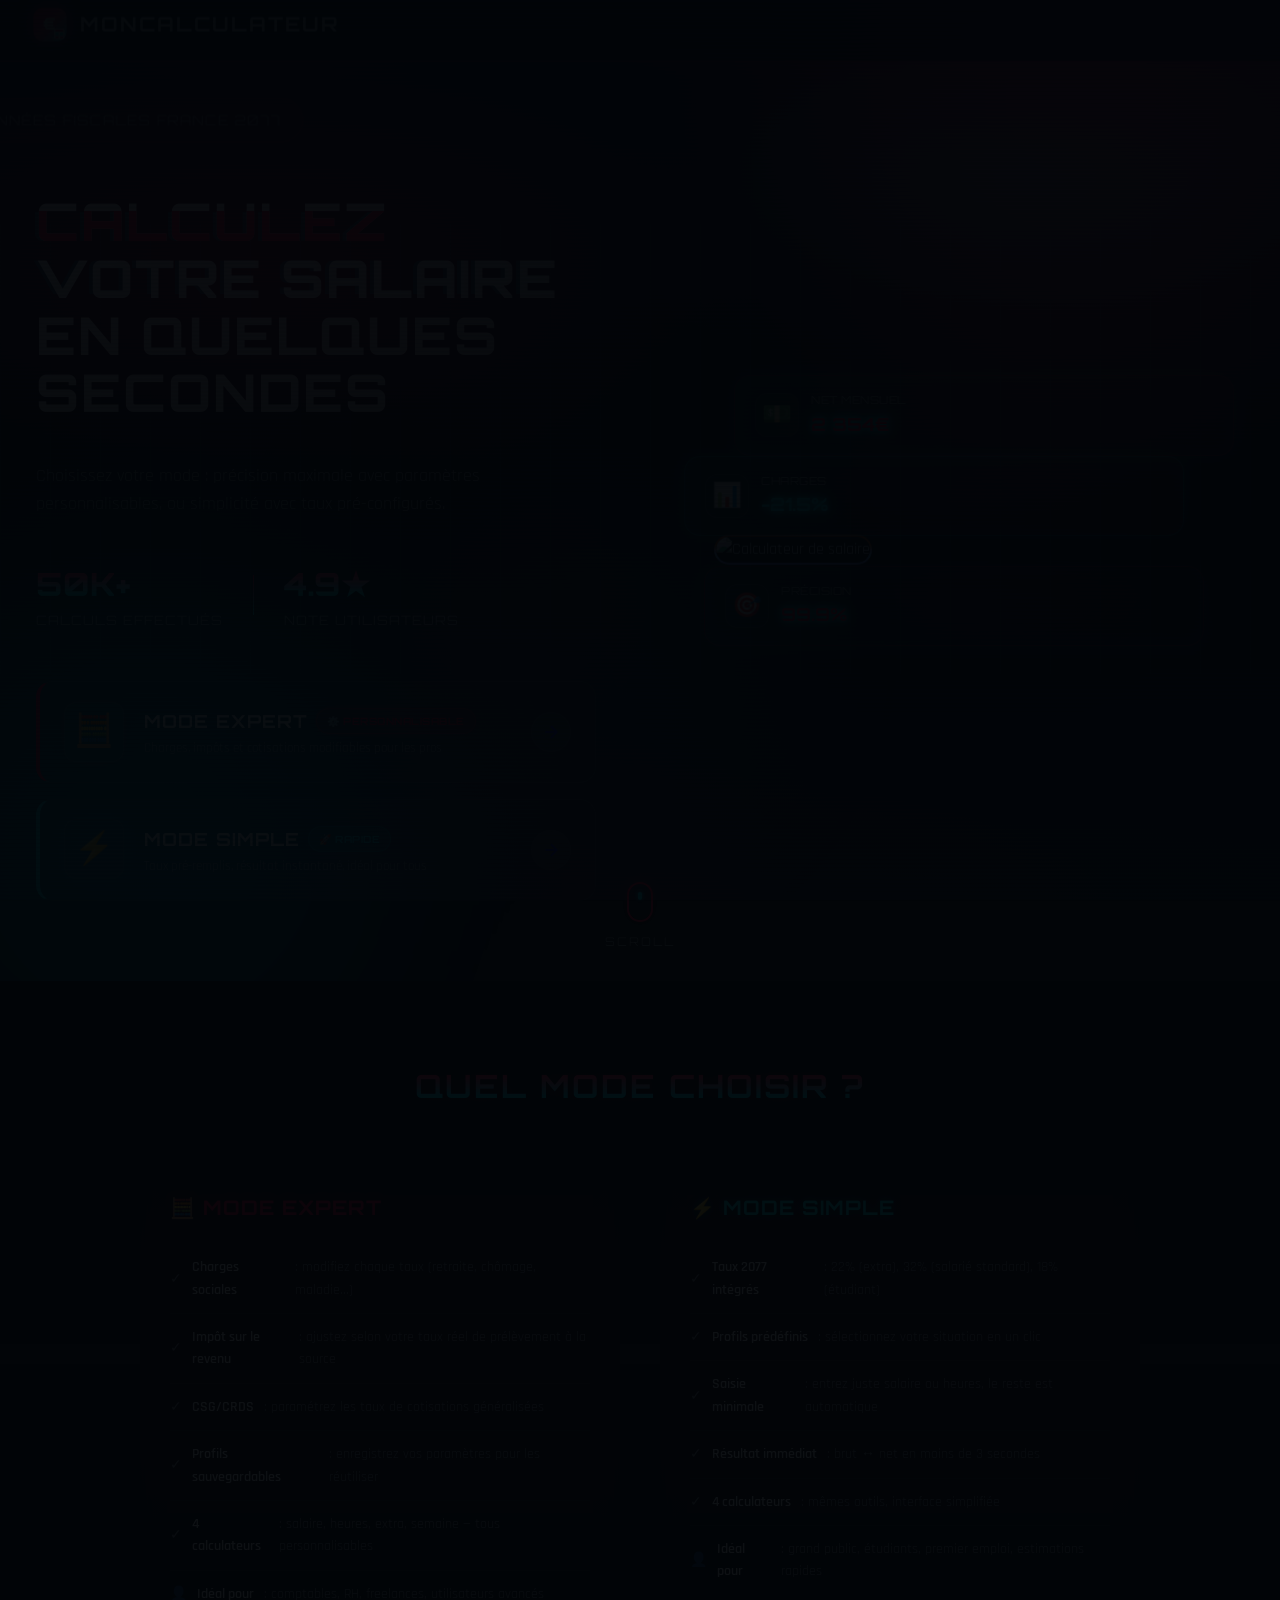
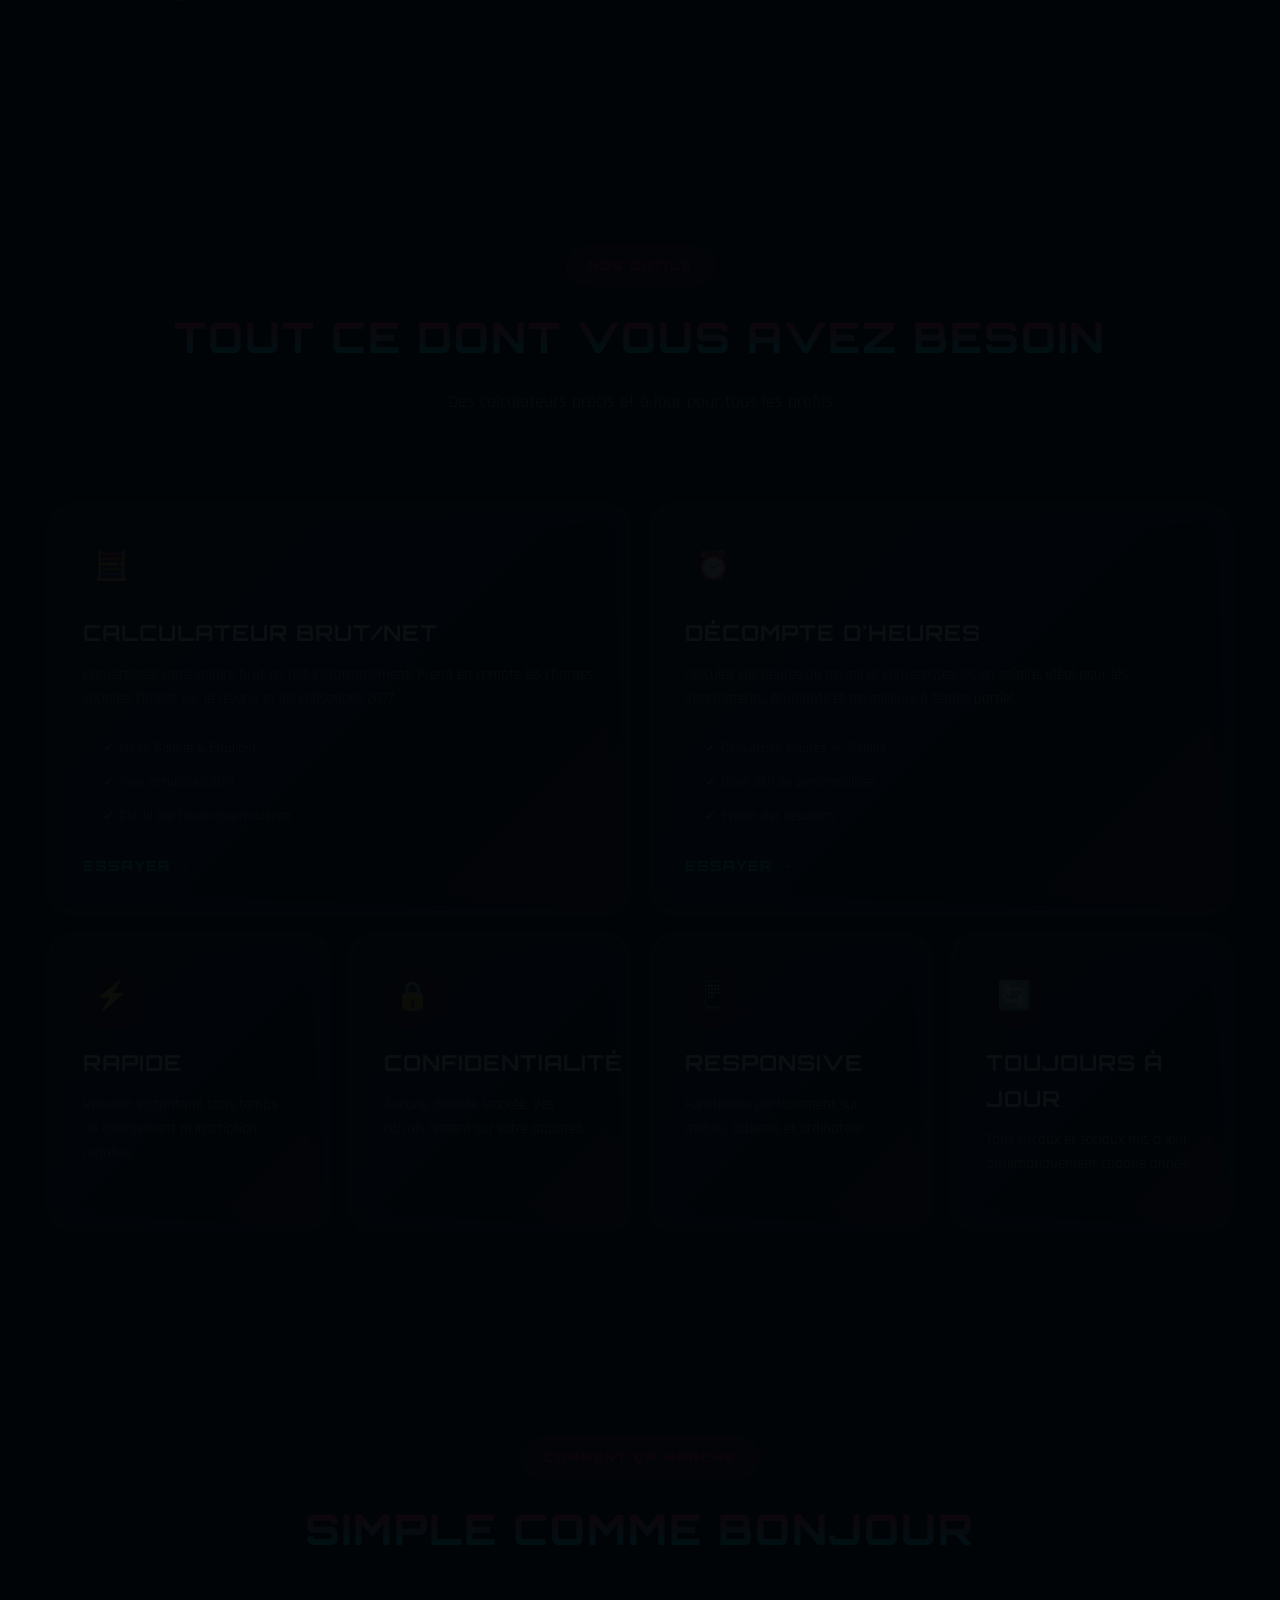
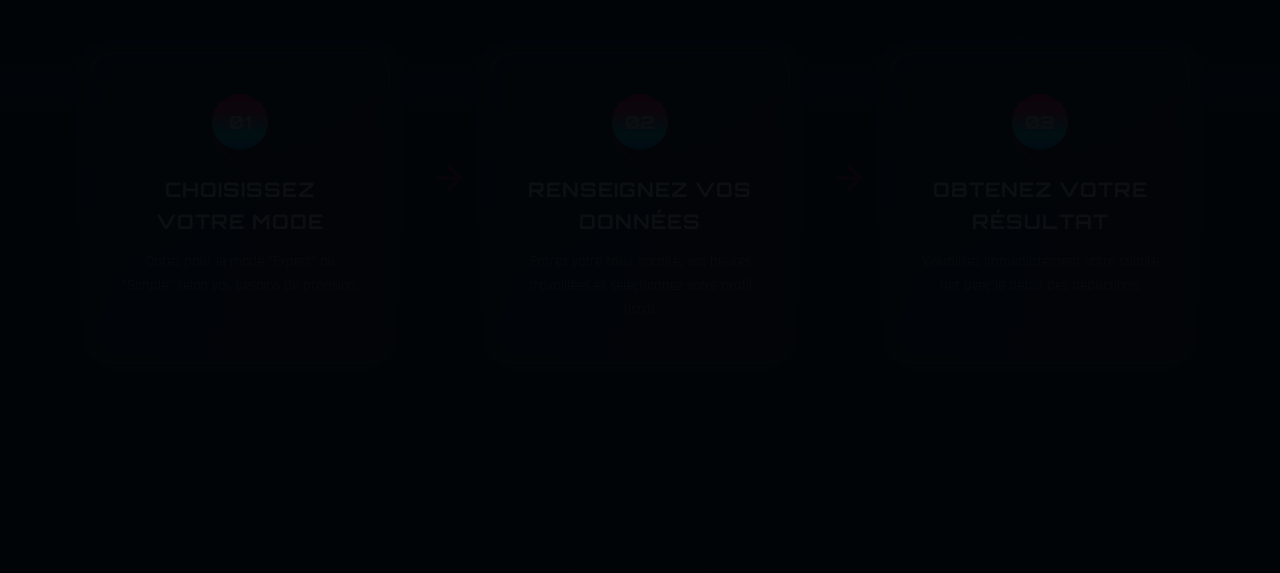
==== commit b7fcd3ea: "Add index.html for redirection to accueil.html" ====
--- a/index.html
+++ b/index.html
@@ -1,525 +1,10 @@
-<!DOCTYPE html>
-<html lang="fr">
-<head>
-    <meta charset="UTF-8">
-    <meta name="viewport" content="width=device-width, initial-scale=1.0">
-    <title>Mon Calculateur - Outils Salariaux 2077</title>
-    <link rel="stylesheet" href="styles.css">
-
-</head>
-<body>
-    <!-- Scanlines overlay -->
-    <div class="scanlines"></div>
-
-    <!-- Particules cyberpunk -->
-    <div class="particles" id="particles"></div>
-
-    <!-- Navigation -->
-    <nav class="dark-nav">
-        <a href="./accueil.html" class="logo">
-            <svg class="logo-icon" width="40" height="40" viewBox="0 0 60 60" fill="none" xmlns="http://www.w3.org/2000/svg" style="filter: drop-shadow(0 0 10px rgba(255, 0, 60, 0.8));">
-                <defs>
-                    <linearGradient id="accueilGrad" x1="0%" y1="0%" x2="100%" y2="100%">
-                        <stop offset="0%" style="stop-color:#ff003c;stop-opacity:1" />
-                        <stop offset="50%" style="stop-color:#ff2a5c;stop-opacity:1" />
-                        <stop offset="100%" style="stop-color:#00f0ff;stop-opacity:1" />
-                    </linearGradient>
-                </defs>
-                <rect x="5" y="5" width="50" height="50" rx="14" fill="url(#accueilGrad)"/>
-                <text x="30" y="38" font-family="Orbitron, sans-serif" font-size="24" font-weight="800" fill="white" text-anchor="middle">€</text>
-                <rect x="36" y="36" width="16" height="16" rx="4" fill="rgba(255,255,255,0.9)"/>
-                <rect x="38" y="38" width="12" height="2.5" rx="1" fill="#ff003c"/>
-                <rect x="38" y="42" width="5" height="4" rx="1" fill="#00f0ff"/>
-                <rect x="45" y="42" width="5" height="4" rx="1" fill="#00f0ff"/>
-                <rect x="38" y="48" width="5" height="2.5" rx="1" fill="#ff2a5c"/>
-                <rect x="45" y="48" width="5" height="2.5" rx="1" fill="#ff2a5c"/>
-            </svg>
-            <span>MonCalculateur</span>
-        </a>
-        <div class="nav-links">
-            <a href="#options" onclick="scrollToSection('options')" class="active">Commencer</a>
-            <a href="#comparison">Comparer</a>
-            <a href="#features">Fonctionnalités</a>
-            <a href="#contact">Contact</a>
-        </div>
-        <button class="mobile-menu-btn" onclick="toggleMenu()">
-            <span></span>
-            <span></span>
-            <span></span>
-        </button>
-    </nav>
-
-    <div class="mobile-menu" id="mobile-menu">
-        <a href="#options" onclick="scrollToSection('options'); toggleMenu();">Commencer</a>
-        <a href="#comparison" onclick="scrollToSection('comparison'); toggleMenu();">Comparer</a>
-        <a href="#features" onclick="scrollToSection('features'); toggleMenu();">Fonctionnalités</a>
-        <a href="#contact" onclick="scrollToSection('contact'); toggleMenu();">Contact</a>
-    </div>
-
-    <!-- HERO CYBERPUNK -->
-    <section class="hero-fusion" id="options">
-        <div class="hero-bg-fusion">
-            <div class="orb-fusion orb-fusion-1"></div>
-            <div class="orb-fusion orb-fusion-2"></div>
-            <div class="orb-fusion orb-fusion-3"></div>
-        </div>
-
-        <div class="hero-fusion-content">
-            <!-- Partie Gauche : Texte et choix -->
-            <div class="hero-text-side">
-                <div class="hero-badge-fusion">
-                    <span>✨</span> 100% Gratuit — Données fiscales France 2077
-                </div>
-                
-                <h1 class="hero-title-fusion glitch" data-text="Calculez votre salaire en quelques secondes">Calculez votre salaire <span class="gradient-text">en quelques secondes</span></h1>
-                
-                <p class="hero-subtitle-fusion">
-                    Choisissez votre mode : précision maximale avec paramètres personnalisables, ou simplicité avec taux pré-configurés.
-                </p>
-
-                <div class="hero-stats-fusion">
-                    <div class="stat-item-fusion">
-                        <span class="stat-number-fusion counter" data-target="50000">50K+</span>
-                        <span class="stat-label-fusion">Calculs effectués</span>
-                    </div>
-                    <div class="stat-divider-fusion"></div>
-                    <div class="stat-item-fusion">
-                        <span class="stat-number-fusion">4.9★</span>
-                        <span class="stat-label-fusion">Note utilisateurs</span>
-                    </div>
-                </div>
-
-                <div class="hero-choices">
-                    <a href="calculateur-expert.html" class="choice-card expert wave-effect">
-                        <div class="choice-icon">🧮</div>
-                        <div class="choice-content">
-                            <div class="choice-title">
-                                Mode Expert
-                                <span class="choice-badge">⚙️ Personnalisable</span>
-                            </div>
-                            <div class="choice-desc">Charges, impôts et cotisations modifiables pour les pros</div>
-                        </div>
-                        <div class="choice-arrow">
-                            <svg width="20" height="20" viewBox="0 0 24 24" fill="none" stroke="currentColor" stroke-width="2">
-                                <path d="M5 12h14M12 5l7 7-7 7"/>
-                            </svg>
-                        </div>
-                    </a>
-
-                    <a href="calculateur.html" class="choice-card simple wave-effect">
-                        <div class="choice-icon">⚡</div>
-                        <div class="choice-content">
-                            <div class="choice-title">
-                                Mode Simple
-                                <span class="choice-badge">🚀 Rapide</span>
-                            </div>
-                            <div class="choice-desc">Taux pré-remplis, résultat instantané, idéal pour tous</div>
-                        </div>
-                        <div class="choice-arrow">
-                            <svg width="20" height="20" viewBox="0 0 24 24" fill="none" stroke="currentColor" stroke-width="2">
-                                <path d="M5 12h14M12 5l7 7-7 7"/>
-                            </svg>
-                        </div>
-                    </a>
-                </div>
-            </div>
-
-            <!-- Partie Droite : Image et cartes flottantes -->
-            <div class="hero-visual-side">
-                <div class="image-container-fusion">
-                    <div class="image-glow-fusion"></div>
-                    
-                    <div class="floating-card-fusion card-1 hologram">
-                        <span class="card-icon-fusion">💵</span>
-                        <div class="card-info-fusion">
-                            <span class="card-label-fusion">Net mensuel</span>
-                            <span class="card-value-fusion neon-breathe">2 354€</span>
-                        </div>
-                    </div>
-
-                    <div class="floating-card-fusion card-2 hologram">
-                        <span class="card-icon-fusion">📊</span>
-                        <div class="card-info-fusion">
-                            <span class="card-label-fusion">Charges</span>
-                            <span class="card-value-fusion neon-breathe">-21.5%</span>
-                        </div>
-                    </div>
-
-                    <img src="https://cdn.futura-sciences.com/sources/images/salaire_brut_salaire_net_2.jpeg" 
-                         alt="Calculateur de salaire" 
-                         class="hero-image-fusion">
-
-                    <div class="floating-card-fusion card-3 hologram">
-                        <span class="card-icon-fusion">🎯</span>
-                        <div class="card-info-fusion">
-                            <span class="card-label-fusion">Précision</span>
-                            <span class="card-value-fusion neon-breathe">99.9%</span>
-                        </div>
-                    </div>
-                </div>
-            </div>
-        </div>
-
-        <div class="scroll-indicator-fusion">
-            <div class="mouse-fusion">
-                <div class="wheel-fusion"></div>
-            </div>
-            <span>Scroll</span>
-        </div>
-    </section>
-
-    <!-- SECTION COMPARAISON -->
-    <section class="comparison-section" id="comparison">
-        <div class="comparison-container">
-            <h2 class="comparison-title">Quel mode choisir ?</h2>
-            <div class="comparison-grid">
-                <div class="comparison-card expert glow-border">
-                    <h3>🧮 Mode Expert</h3>
-                    <ul class="comparison-list">
-                        <li>✓ <strong>Charges sociales</strong> : modifiez chaque taux (retraite, chômage, maladie...)</li>
-                        <li>✓ <strong>Impôt sur le revenu</strong> : ajustez selon votre taux réel de prélèvement à la source</li>
-                        <li>✓ <strong>CSG/CRDS</strong> : paramétrez les taux de cotisations généralisées</li>
-                        <li>✓ <strong>Profils sauvegardables</strong> : enregistrez vos paramètres pour les réutiliser</li>
-                        <li>✓ <strong>4 calculateurs</strong> : salaire, heures, extra, semaine — tous personnalisables</li>
-                        <li>👤 <strong>Idéal pour</strong> : comptables, RH, freelances, utilisateurs avancés</li>
-                    </ul>
-                </div>
-                <div class="comparison-card simple glow-border">
-                    <h3>⚡ Mode Simple</h3>
-                    <ul class="comparison-list">
-                        <li>✓ <strong>Taux 2077 intégrés</strong> : 22% (extra), 32% (salarié standard), 18% (étudiant)</li>
-                        <li>✓ <strong>Profils prédéfinis</strong> : sélectionnez votre situation en un clic</li>
-                        <li>✓ <strong>Saisie minimale</strong> : entrez juste salaire ou heures, le reste est automatique</li>
-                        <li>✓ <strong>Résultat immédiat</strong> : brut ↔ net en moins de 3 secondes</li>
-                        <li>✓ <strong>4 calculateurs</strong> : mêmes outils, interface simplifiée</li>
-                        <li>👤 <strong>Idéal pour</strong> : grand public, étudiants, premier emploi, estimations rapides</li>
-                    </ul>
-                </div>
-            </div>
-        </div>
-    </section>
-
-    <!-- Features Section -->
-    <section id="features" class="features-dark">
-        <div class="section-header">
-            <span class="section-badge">Nos outils</span>
-            <h2>Tout ce dont vous avez besoin</h2>
-            <p class="section-subtitle">Des calculateurs précis et à jour pour tous les profils</p>
-        </div>
-        
-                <div class="features-grid-modern">
-            <div class="feature-card-dark feature-large hologram">
-                <div class="feature-glow"></div>
-                <div class="feature-icon-box">
-                    <span>🧮</span>
-                </div>
-                <h3>Calculateur Brut/Net</h3>
-                <p>Convertissez votre salaire brut en net instantanément. Prend en compte les charges sociales, l'impôt sur le revenu et les cotisations 2077.</p>
-                <ul class="feature-list">
-                    <li>✓ Mode Salarié & Étudiant</li>
-                    <li>✓ Taux actualisés 2077</li>
-                    <li>✓ Calcul par heure/jour/mois/an</li>
-                </ul>
-                <a href="calculateur.html" class="feature-link">Essayer →</a>
-            </div>
-
-            <div class="feature-card-dark feature-large hologram">
-                <div class="feature-glow"></div>
-                <div class="feature-icon-box">
-                    <span>⏰</span>
-                </div>
-                <h3>Décompte d'Heures</h3>
-                <p>Calculez vos heures de travail et convertissez-les en salaire. Idéal pour les intermittents, étudiants et travailleurs à temps partiel.</p>
-                <ul class="feature-list">
-                    <li>✓ Conversion Heures ↔ Salaire</li>
-                    <li>✓ Base 35h ou personnalisée</li>
-                    <li>✓ Export des résultats</li>
-                </ul>
-                <a href="calculateur-heures.html" class="feature-link">Essayer →</a>
-            </div>
-
-            <div class="feature-card-dark hologram">
-                <div class="feature-glow"></div>
-                <div class="feature-icon-box">
-                    <span>⚡</span>
-                </div>
-                <h3>Rapide</h3>
-                <p>Résultat instantané sans temps de chargement ni inscription requise.</p>
-            </div>
-
-            <div class="feature-card-dark hologram">
-                <div class="feature-glow"></div>
-                <div class="feature-icon-box">
-                    <span>🔒</span>
-                </div>
-                <h3>Confidentialité</h3>
-                <p>Aucune donnée stockée. Vos calculs restent sur votre appareil.</p>
-            </div>
-
-            <div class="feature-card-dark hologram">
-                <div class="feature-glow"></div>
-                <div class="feature-icon-box">
-                    <span>📱</span>
-                </div>
-                <h3>Responsive</h3>
-                <p>Fonctionne parfaitement sur mobile, tablette et ordinateur.</p>
-            </div>
-
-            <div class="feature-card-dark hologram">
-                <div class="feature-glow"></div>
-                <div class="feature-icon-box">
-                    <span>🔄</span>
-                </div>
-                <h3>Toujours à jour</h3>
-                <p>Taux fiscaux et sociaux mis à jour automatiquement chaque année.</p>
-            </div>
-        </div>
-    </section>
-
-    <!-- How it works -->
-    <section class="how-it-works">
-        <div class="section-header light">
-            <span class="section-badge dark">Comment ça marche</span>
-            <h2>Simple comme bonjour</h2>
-        </div>
-        
-        <div class="steps-container">
-            <div class="step hologram">
-                <div class="step-number">01</div>
-                <div class="step-content">
-                    <h3>Choisissez votre mode</h3>
-                    <p>Optez pour le mode "Expert" ou "Simple" selon vos besoins de précision.</p>
-                </div>
-            </div>
-            <div class="step-arrow">
-                <svg width="40" height="40" viewBox="0 0 24 24" fill="none" stroke="currentColor" stroke-width="2">
-                    <path d="M5 12h14M12 5l7 7-7 7"/>
-                </svg>
-            </div>
-            <div class="step hologram">
-                <div class="step-number">02</div>
-                <div class="step-content">
-                    <h3>Renseignez vos données</h3>
-                    <p>Entrez votre taux horaire, vos heures travaillées et sélectionnez votre profil fiscal.</p>
-                </div>
-            </div>
-            <div class="step-arrow">
-                <svg width="40" height="40" viewBox="0 0 24 24" fill="none" stroke="currentColor" stroke-width="2">
-                    <path d="M5 12h14M12 5l7 7-7 7"/>
-                </svg>
-            </div>
-            <div class="step hologram">
-                <div class="step-number">03</div>
-                <div class="step-content">
-                    <h3>Obtenez votre résultat</h3>
-                    <p>Visualisez immédiatement votre salaire net avec le détail des déductions.</p>
-                </div>
-            </div>
-        </div>
-    </section>
-
-    <!-- Testimonials -->
-    <section class="testimonials-section">
-        <div class="section-header">
-            <span class="section-badge">Témoignages</span>
-            <h2>Ils utilisent MonCalculateur</h2>
-        </div>
-        
-        <div class="testimonials-grid">
-            <div class="testimonial-card hologram">
-                <div class="testimonial-stars">★★★★★</div>
-                <p class="testimonial-text">"Enfin un calculateur clair et précis ! J'utilise tous les mois pour vérifier ma fiche de paie."</p>
-                <div class="testimonial-author">
-                    <div class="author-avatar">👩‍💼</div>
-                    <div class="author-info">
-                        <span class="author-name">Marie L.</span>
-                        <span class="author-role">Comptable, Paris</span>
-                    </div>
-                </div>
-            </div>
-
-            <div class="testimonial-card hologram">
-                <div class="testimonial-stars">★★★★★</div>
-                <p class="testimonial-text">"Parfait pour les étudiants ! Le mode étudiant m'aide à calculer mes revenus d'alternance."</p>
-                <div class="testimonial-author">
-                    <div class="author-avatar">👨‍🎓</div>
-                    <div class="author-info">
-                        <span class="author-name">Thomas B.</span>
-                        <span class="author-role">Étudiant, Lyon</span>
-                    </div>
-                </div>
-            </div>
-
-            <div class="testimonial-card hologram">
-                <div class="testimonial-stars">★★★★★</div>
-                <p class="testimonial-text">"Simple, rapide et fiable. Je recommande à tous mes collègues freelances."</p>
-                <div class="testimonial-author">
-                    <div class="author-avatar">👨‍💻</div>
-                    <div class="author-info">
-                        <span class="author-name">Alex K.</span>
-                        <span class="author-role">Développeur freelance</span>
-                    </div>
-                </div>
-            </div>
-        </div>
-    </section>
-
-    <!-- Contact -->
-    <section id="contact" class="contact-section">
-        <div class="contact-container hologram">
-            <div class="contact-info">
-                <span class="section-badge">Contact</span>
-                <h2>Une question ?</h2>
-                <p>Nous sommes là pour vous aider. Envoyez-nous un message et nous vous répondrons dans les 24h.</p>
-                
-                <div class="contact-methods">
-                    <div class="contact-method">
-                        <span class="method-icon">📧</span>
-                        <div class="method-info">
-                            <span class="method-label">Email</span>
-                            <span class="method-value">diantalouaime242@gmail.fr</span>
-                        </div>
-                    </div>
-                    <div class="contact-method">
-                        <span class="method-icon">⏱️</span>
-                        <div class="method-info">
-                            <span class="method-label">Réponse</span>
-                            <span class="method-value">Sous 24 heures</span>
-                        </div>
-                    </div>
-                </div>
-            </div>
-
-            <form class="contact-form" id="contact-form" action="https://formspree.io/f/mnjbnenk" method="POST">
-                <input type="hidden" name="_next" value="https://votresite.com/merci.html">
-                <input type="text" name="_gotcha" style="display:none">
-                
-                <div class="form-group">
-                    <label for="name">Nom complet</label>
-                    <input type="text" id="name" name="name" placeholder="Jean Dupont" required>
-                </div>
-                
-                <div class="form-group">
-                    <label for="email">Email</label>
-                    <input type="email" id="email" name="email" placeholder="jean@exemple.fr" required>
-                </div>
-                
-                <div class="form-group">
-                    <label for="subject">Sujet</label>
-                    <select id="subject" name="subject" required>
-                        <option value="">Sélectionnez un sujet</option>
-                        <option value="question">Question sur les calculs</option>
-                        <option value="bug">Signaler un problème</option>
-                        <option value="suggestion">Suggestion d'amélioration</option>
-                        <option value="other">Autre</option>
-                    </select>
-                </div>
-                
-                <div class="form-group">
-                    <label for="message">Message</label>
-                    <textarea id="message" name="message" rows="4" placeholder="Votre message..." required></textarea>
-                </div>
-                
-                <input type="hidden" name="_subject" value="Nouveau message - MonCalculateur">
-                
-                <button type="submit" class="btn-primary btn-glow btn-full wave-effect" id="submit-btn">
-                    <span id="btn-text">Envoyer le message</span>
-                    <svg id="btn-icon" width="20" height="20" viewBox="0 0 24 24" fill="none" stroke="currentColor" stroke-width="2">
-                        <path d="M22 2L11 13M22 2l-7 20-4-9-9-4 20-7z"/>
-                    </svg>
-                    <svg id="btn-loading" width="20" height="20" viewBox="0 0 24 24" fill="none" stroke="currentColor" stroke-width="2" style="display: none; animation: spin 1s linear infinite;">
-                        <circle cx="12" cy="12" r="10" stroke-dasharray="60" stroke-dashoffset="20"/>
-                    </svg>
-                    <svg id="btn-success" width="20" height="20" viewBox="0 0 24 24" fill="none" stroke="currentColor" stroke-width="3" style="display: none;">
-                        <polyline points="20 6 9 17 4 12"/>
-                    </svg>
-                </button>
-                
-                <div id="form-status" class="form-status" style="display: none;"></div>
-            </form>
-        </div>
-    </section>
-
-    <!-- CTA -->
-    <section class="cta-section">
-        <div class="cta-glass hologram">
-            <div class="cta-content">
-                <h2>Prêt à calculer votre salaire ?</h2>
-                <p>Rejoignez plus de 50 000 utilisateurs qui font confiance à MonCalculateur pour leurs simulations salariales.</p>
-                <div class="cta-buttons">
-                    <a href="#options" onclick="scrollToSection('options')" class="btn-primary btn-glow btn-large wave-effect">
-                        <span>Choisir mon mode</span>
-                        <svg width="24" height="24" viewBox="0 0 24 24" fill="none" stroke="currentColor" stroke-width="2">
-                            <path d="M5 12h14M12 5l7 7-7 7"/>
-                        </svg>
-                    </a>
-                </div>
-            </div>
-            <div class="cta-decoration">
-                <div class="cta-circle c1"></div>
-                <div class="cta-circle c2"></div>
-                <div class="cta-circle c3"></div>
-            </div>
-        </div>
-    </section>
-
-    <!-- Footer -->
-    <footer class="dark-footer">
-        <div class="footer-grid">
-            <div class="footer-brand">
-                <div class="footer-logo">
-                    <svg class="logo-icon" width="32" height="32" viewBox="0 0 60 60" fill="none" xmlns="http://www.w3.org/2000/svg">
-                        <defs>
-                            <linearGradient id="accueilGradFooter" x1="0%" y1="0%" x2="100%" y2="100%">
-                                <stop offset="0%" style="stop-color:#ff003c;stop-opacity:1" />
-                                <stop offset="50%" style="stop-color:#ff2a5c;stop-opacity:1" />
-                                <stop offset="100%" style="stop-color:#00f0ff;stop-opacity:1" />
-                            </linearGradient>
-                        </defs>
-                        <rect x="5" y="5" width="50" height="50" rx="14" fill="url(#accueilGradFooter)"/>
-                        <text x="30" y="38" font-family="Orbitron, sans-serif" font-size="24" font-weight="800" fill="white" text-anchor="middle">€</text>
-                        <rect x="36" y="36" width="16" height="16" rx="4" fill="rgba(255,255,255,0.9)"/>
-                        <rect x="38" y="38" width="12" height="2.5" rx="1" fill="#ff003c"/>
-                        <rect x="38" y="42" width="5" height="4" rx="1" fill="#00f0ff"/>
-                        <rect x="45" y="42" width="5" height="4" rx="1" fill="#00f0ff"/>
-                    </svg>
-                    <span>MonCalculateur</span>
-                </div>
-                <p>Outils de calcul salarial professionnels et gratuits. Données fiscales France 2077.</p>
-                <div class="footer-socials">
-                    <a href="https://twitter.com" target="_blank" rel="noopener" class="social-link" title="Twitter">🐦</a>
-                    <a href="https://linkedin.com" target="_blank" rel="noopener" class="social-link" title="LinkedIn">💼</a>
-                    <a href="mailto:diantalouaime242@gmail.com" class="social-link" title="Email">✉️</a>
-                </div>
-            </div>
-            
-            <div class="footer-links">
-                <h4>Outils</h4>
-                <a href="./calculateur.html">Calculateur Salaire</a>
-                <a href="./calculateur-heures.html">Décompte Heures</a>
-                <a href="#features" onclick="scrollToSection('features')">Fonctionnalités</a>
-            </div>
-            
-            <div class="footer-links">
-                <h4>Légal</h4>
-                <a href="./mentions-legales.html">Mentions légales</a>
-            </div>
-            
-            <div class="footer-links">
-                <h4>Contact</h4>
-                <a href="#contact" onclick="scrollToSection('contact')">Nous contacter</a>
-                <a href="mailto:contact@moncalculateur.fr">Email</a>
-                <span class="footer-version">Version 2077.1</span>
-            </div>
-        </div>
-        
-        <div class="footer-bottom">
-            <p>© 2077 MonCalculateur. Fait avec ❤️ en France.</p>
-            <p class="footer-disclaimer">Données fournies à titre indicatif uniquement.</p>
-        </div>
-    </footer>
-
-    <!-- Script -->
-    <script src="main.js"></script>
-</body>
-</html>
+<!DOCTYPE html>
+<html>
+<head>
+    <meta http-equiv="refresh" content="0; url=accueil.html">
+    <title>Redirection...</title>
+</head>
+<body>
+    <p>Redirection vers <a href="accueil.html">l'accueil</a>...</p>
+</body>
+</html>
